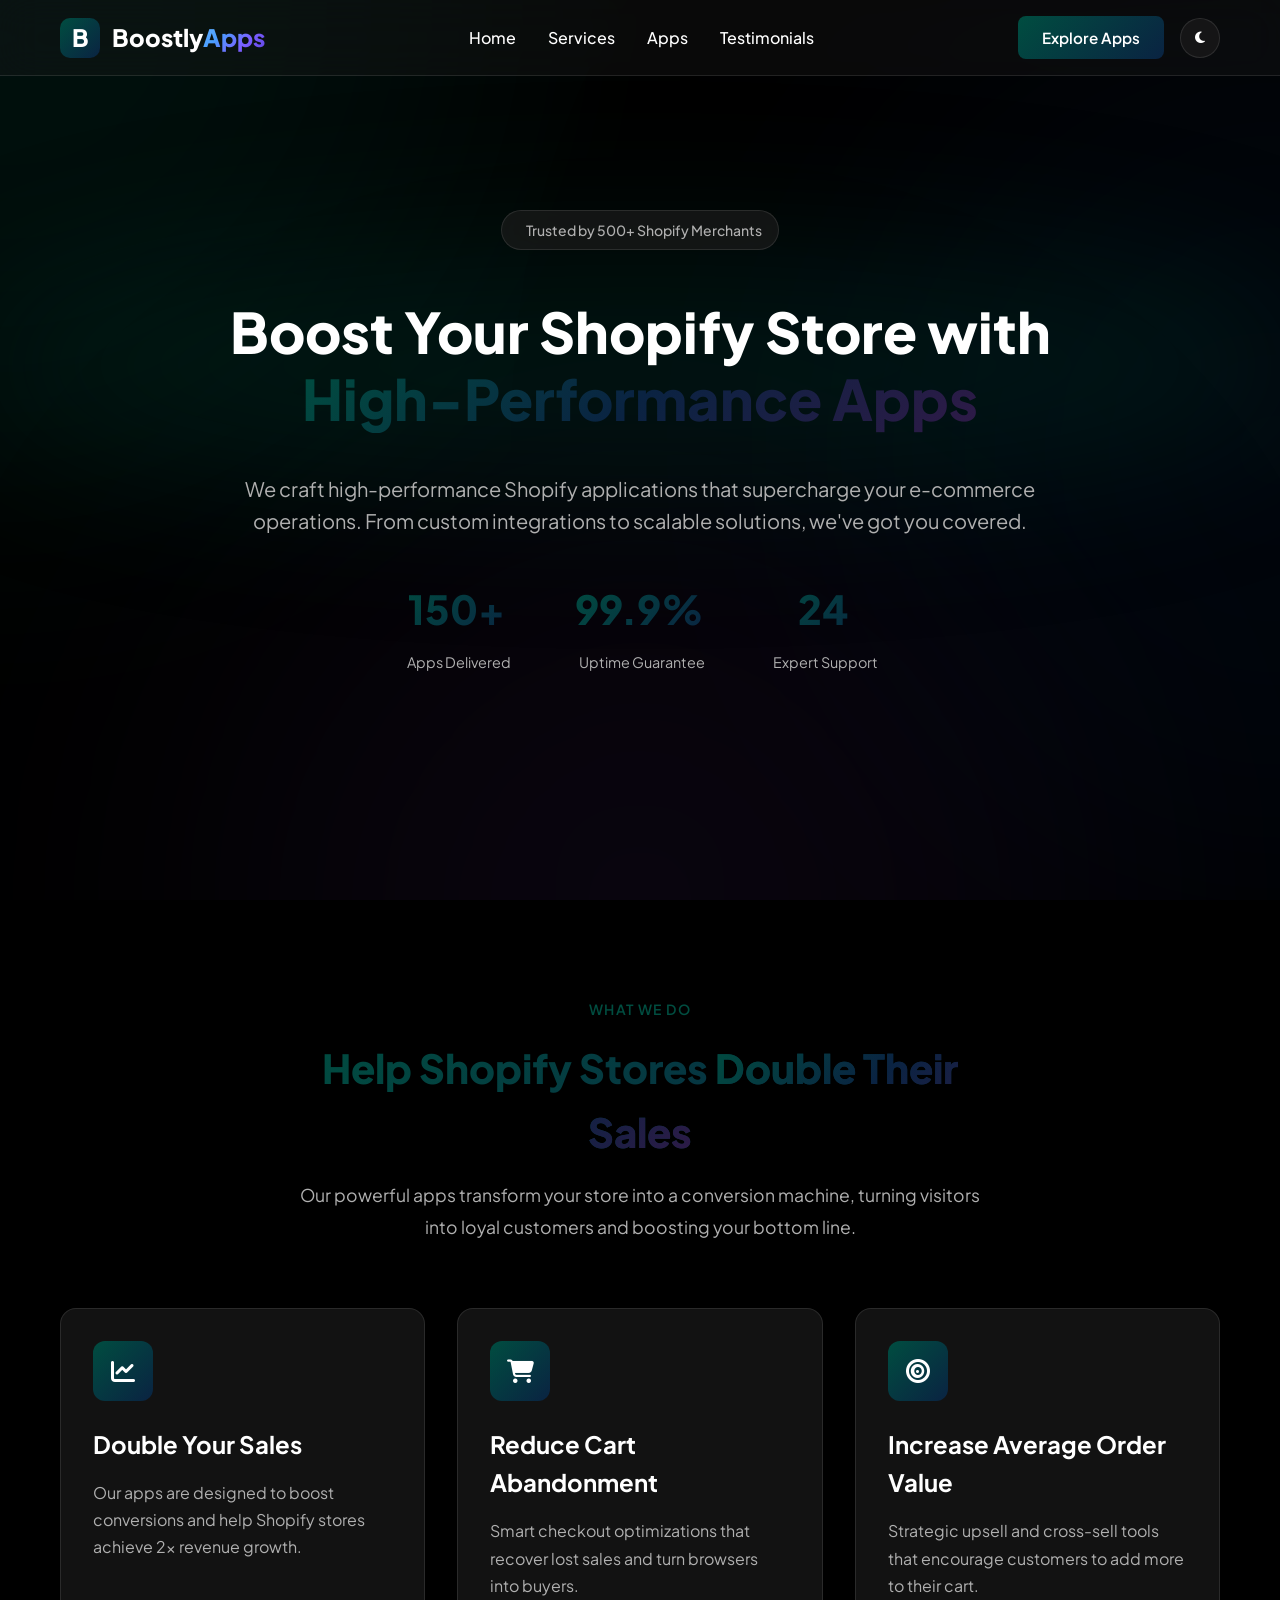
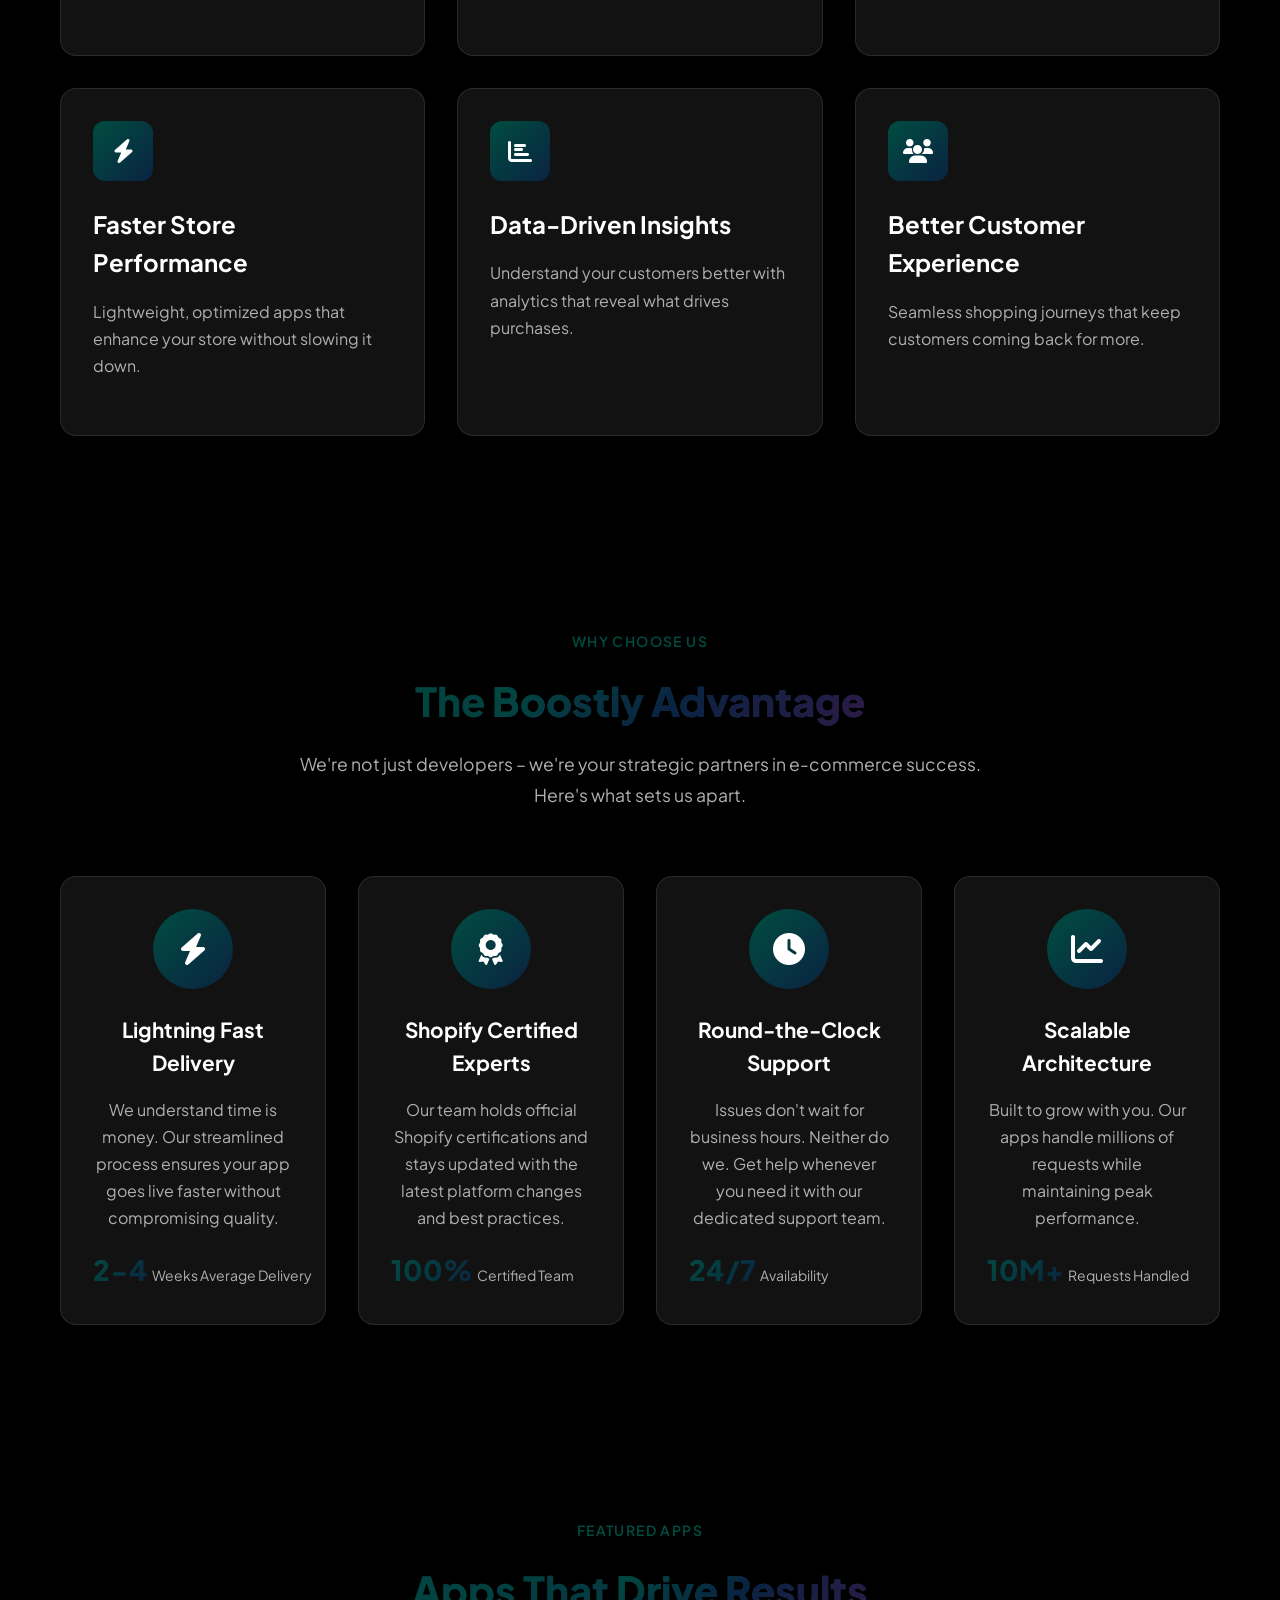
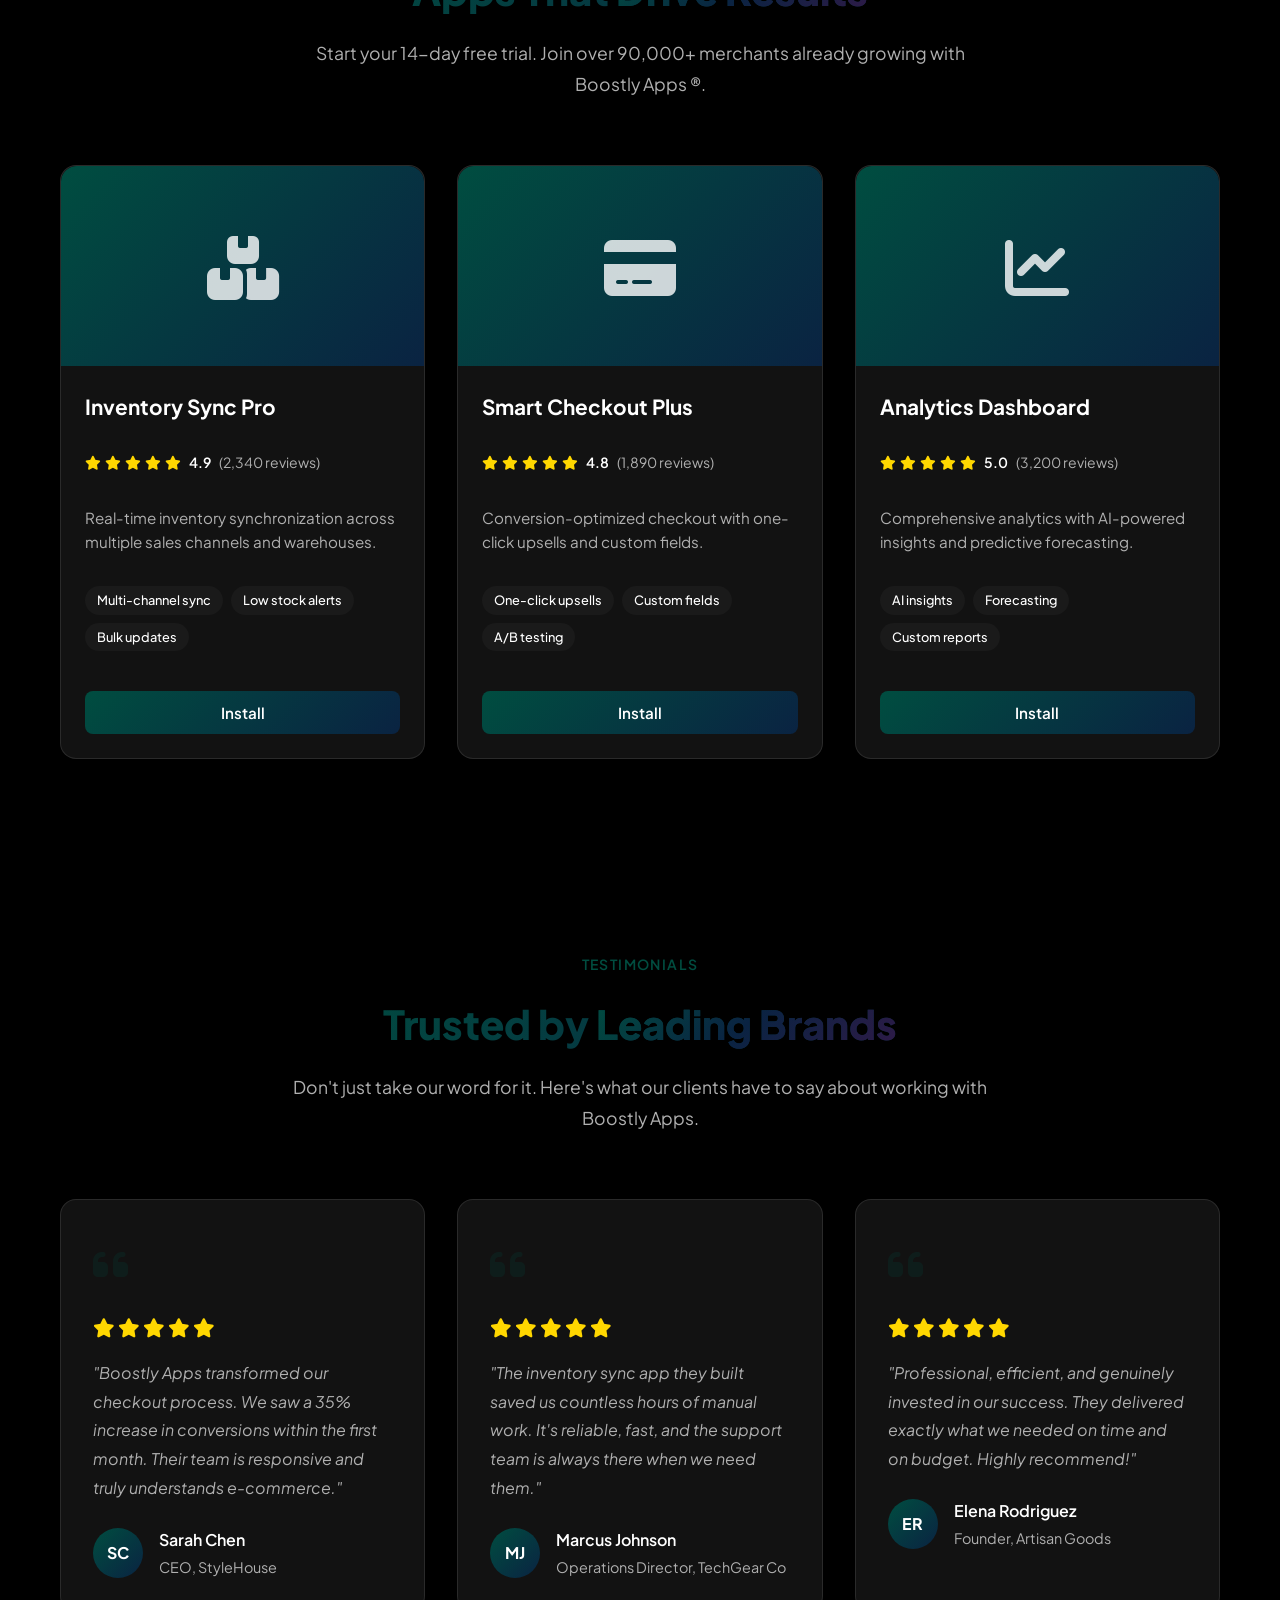
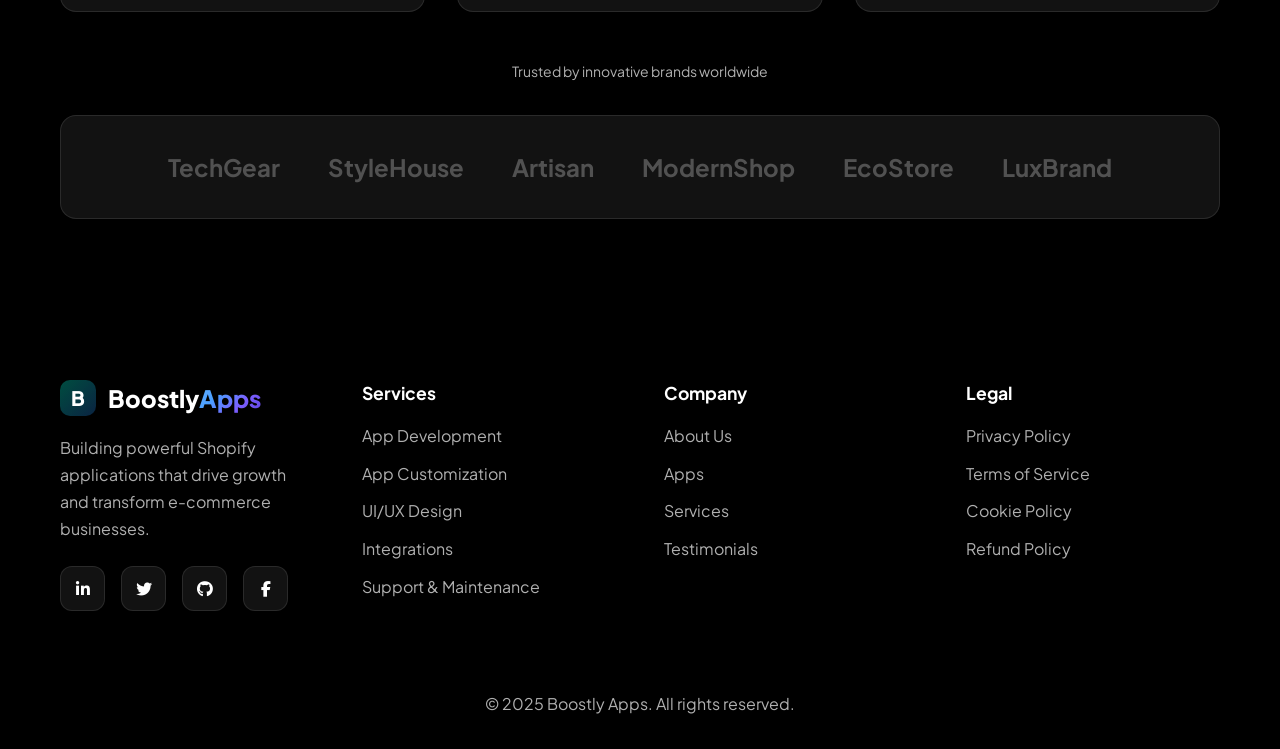
==== index.html @ c537e811 "Booslty Apps Website Booslty Apps Website" ====
<!DOCTYPE html>
<html lang="en">
<head>
    <meta charset="UTF-8">
    <meta name="viewport" content="width=device-width, initial-scale=1.0">
    <title>Boostly Apps - Boost Your Shopify Store with High-Performance Apps</title>
    <link rel="icon" type="image/svg+xml" href="data:image/svg+xml,%3Csvg xmlns='http://www.w3.org/2000/svg' viewBox='0 0 100 100'%3E%3Cdefs%3E%3ClinearGradient id='grad' x1='0%25' y1='0%25' x2='100%25' y2='100%25'%3E%3Cstop offset='0%25' style='stop-color:%234A9EFF;stop-opacity:1' /%3E%3Cstop offset='100%25' style='stop-color:%232E1A47;stop-opacity:1' /%3E%3C/linearGradient%3E%3C/defs%3E%3Crect width='100' height='100' rx='20' fill='url(%23grad)'/%3E%3Ctext x='50' y='70' font-family='Arial, sans-serif' font-size='60' font-weight='bold' fill='white' text-anchor='middle'%3EB%3C/text%3E%3C/svg%3E">
    <link rel="preconnect" href="https://fonts.googleapis.com">
    <link rel="preconnect" href="https://fonts.gstatic.com" crossorigin>
    <link href="https://fonts.googleapis.com/css2?family=Plus+Jakarta+Sans:wght@300;400;500;600;700;800&display=swap" rel="stylesheet">
    <link rel="stylesheet" href="https://cdnjs.cloudflare.com/ajax/libs/font-awesome/6.4.0/css/all.min.css">
    <link rel="stylesheet" href="styles.css">
</head>
<body class="dark-mode">
    <!-- Global Background Orbs - Single instance for all sections -->
    <div class="global-background-orbs">
        <div class="gradient-orb orb-1"></div>
        <div class="gradient-orb orb-2"></div>
        <div class="gradient-orb orb-3"></div>
    </div>
    <div class="geometric-overlay"></div>
    <div class="geometric-shapes"></div>
    <!-- Navigation -->
    <nav class="navbar">
        <div class="container">
            <div class="nav-wrapper">
                <div class="logo">
                    <div class="logo-icon">
                        <span class="logo-letter">B</span>
                    </div>
                    <span class="logo-text">
                        <span class="logo-text-boostly">Boostly</span><span class="logo-text-apps">Apps</span>
                    </span>
                </div>
                <ul class="nav-menu" id="navMenu">
                    <li><a href="#home">Home</a></li>
                    <li><a href="#services">Services</a></li>
                    <li><a href="#apps">Apps</a></li>
                    <li><a href="#testimonials">Testimonials</a></li>
                </ul>
                <div class="nav-actions">
                    <button class="btn-explore-apps">Explore Apps</button>
                    <button class="theme-toggle" id="themeToggle" aria-label="Toggle theme">
                        <i class="fas fa-moon" id="themeIcon"></i>
                    </button>
                    <button class="mobile-menu-toggle" id="mobileMenuToggle">
                        <i class="fas fa-bars"></i>
                    </button>
                </div>
            </div>
        </div>
    </nav>

    <!-- 3D Scroll Background Element - Three.js Canvas -->

    <!-- Hero Section -->
    <section id="home" class="hero">
        <div class="hero-background">
            <div class="gradient-orb orb-1"></div>
            <div class="gradient-orb orb-2"></div>
            <div class="gradient-orb orb-3"></div>
        </div>
        <div class="container">
                <div class="hero-content">
                <!-- Badge -->
                <div class="hero-badge">
                    <i class="fas fa-sparkles"></i>
                    <span>Trusted by 500+ Shopify Merchants</span>
                </div>
                <h1 class="hero-title">
                    <span class="hero-title-bg"></span>
                    Boost Your Shopify Store with <span class="gradient-text">High-Performance Apps</span>
                </h1>
                <p class="hero-subtitle">
                    We craft high-performance Shopify applications that supercharge your e-commerce operations. From custom integrations to scalable solutions, we've got you covered.
                </p>
                <div class="hero-stats">
                    <div class="stat-item">
                        <div class="stat-number">150+</div>
                        <div class="stat-label">Apps Delivered</div>
                    </div>
                    <div class="stat-item">
                        <div class="stat-number">99.9%</div>
                        <div class="stat-label">Uptime Guarantee</div>
                    </div>
                    <div class="stat-item">
                        <div class="stat-number">24/7</div>
                        <div class="stat-label">Expert Support</div>
                    </div>
                </div>
            </div>
        </div>
    </section>

    <!-- Services Section -->
    <section id="services" class="services">
        <div class="container">
            <div class="section-header">
                <span class="section-badge">What We Do</span>
                <h2 class="section-title">
                    Help Shopify Stores <span class="gradient-text">Double Their Sales</span>
                </h2>
                <p class="section-description">
                    Our powerful apps transform your store into a conversion machine, turning visitors into loyal customers and boosting your bottom line.
                </p>
            </div>
            <div class="services-grid">
                <div class="service-card">
                    <div class="service-icon">
                        <i class="fas fa-chart-line"></i>
                    </div>
                    <h3 class="service-title">Double Your Sales</h3>
                    <p class="service-description">
                        Our apps are designed to boost conversions and help Shopify stores achieve 2x revenue growth.
                    </p>
                </div>
                <div class="service-card">
                    <div class="service-icon">
                        <i class="fas fa-shopping-cart"></i>
                    </div>
                    <h3 class="service-title">Reduce Cart Abandonment</h3>
                    <p class="service-description">
                        Smart checkout optimizations that recover lost sales and turn browsers into buyers.
                    </p>
                </div>
                <div class="service-card">
                    <div class="service-icon">
                        <i class="fas fa-bullseye"></i>
                    </div>
                    <h3 class="service-title">Increase Average Order Value</h3>
                    <p class="service-description">
                        Strategic upsell and cross-sell tools that encourage customers to add more to their cart.
                    </p>
                </div>
                <div class="service-card">
                    <div class="service-icon">
                        <i class="fas fa-bolt"></i>
                    </div>
                    <h3 class="service-title">Faster Store Performance</h3>
                    <p class="service-description">
                        Lightweight, optimized apps that enhance your store without slowing it down.
                    </p>
                </div>
                <div class="service-card">
                    <div class="service-icon">
                        <i class="fas fa-chart-bar"></i>
                    </div>
                    <h3 class="service-title">Data-Driven Insights</h3>
                    <p class="service-description">
                        Understand your customers better with analytics that reveal what drives purchases.
                    </p>
                </div>
                <div class="service-card">
                    <div class="service-icon">
                        <i class="fas fa-users"></i>
                    </div>
                    <h3 class="service-title">Better Customer Experience</h3>
                    <p class="service-description">
                        Seamless shopping journeys that keep customers coming back for more.
                    </p>
                </div>
            </div>
        </div>
    </section>

    <!-- Why Choose Us Section -->
    <section id="benefits" class="benefits">
        <div class="container">
            <div class="section-header">
                <span class="section-badge">Why Choose Us</span>
                <h2 class="section-title">
                    The <span class="gradient-text">Boostly Advantage</span>
                </h2>
                <p class="section-description">
                    We're not just developers – we're your strategic partners in e-commerce success. Here's what sets us apart.
                </p>
            </div>
            <div class="benefits-grid">
                <div class="benefit-card">
                    <div class="benefit-icon">
                        <i class="fas fa-bolt"></i>
                    </div>
                    <h3 class="benefit-title">Lightning Fast Delivery</h3>
                    <p class="benefit-description">
                        We understand time is money. Our streamlined process ensures your app goes live faster without compromising quality.
                    </p>
                    <div class="benefit-stat">
                        <span class="stat-value">2-4</span><span class="stat-label"> Weeks Average Delivery</span>
                    </div>
                </div>
                <div class="benefit-card">
                    <div class="benefit-icon">
                        <i class="fas fa-award"></i>
                    </div>
                    <h3 class="benefit-title">Shopify Certified Experts</h3>
                    <p class="benefit-description">
                        Our team holds official Shopify certifications and stays updated with the latest platform changes and best practices.
                    </p>
                    <div class="benefit-stat">
                        <span class="stat-value">100%</span>
                        <span class="stat-label">Certified Team</span>
                    </div>
                </div>
                <div class="benefit-card">
                    <div class="benefit-icon">
                        <i class="fas fa-clock"></i>
                    </div>
                    <h3 class="benefit-title">Round-the-Clock Support</h3>
                    <p class="benefit-description">
                        Issues don't wait for business hours. Neither do we. Get help whenever you need it with our dedicated support team.
                    </p>
                    <div class="benefit-stat">
                        <span class="stat-value">24/7</span>
                        <span class="stat-label">Availability</span>
                    </div>
                </div>
                <div class="benefit-card">
                    <div class="benefit-icon">
                        <i class="fas fa-chart-line"></i>
                    </div>
                    <h3 class="benefit-title">Scalable Architecture</h3>
                    <p class="benefit-description">
                        Built to grow with you. Our apps handle millions of requests while maintaining peak performance.
                    </p>
                    <div class="benefit-stat">
                        <span class="stat-value">10M+</span>
                        <span class="stat-label">Requests Handled</span>
                    </div>
                </div>
            </div>
        </div>
    </section>

    <!-- Portfolio Section -->
    <section id="apps" class="portfolio">
        <div class="container">
            <div class="section-header">
                <span class="section-badge">Featured Apps</span>
                <h2 class="section-title">
                    Apps That <span class="gradient-text">Drive Results</span>
                </h2>
                <p class="section-description">
                    Start your 14-day free trial. Join over 90,000+ merchants already growing with Boostly Apps ®.
                </p>
            </div>
            <div class="portfolio-grid">
                <div class="portfolio-card">
                    <div class="portfolio-image">
                        <div class="portfolio-placeholder">
                            <i class="fas fa-boxes"></i>
                        </div>
                    </div>
                    <div class="portfolio-content">
                        <h3 class="portfolio-title">Inventory Sync Pro</h3>
                        <div class="portfolio-rating">
                            <div class="stars">
                                <i class="fas fa-star"></i>
                                <i class="fas fa-star"></i>
                                <i class="fas fa-star"></i>
                                <i class="fas fa-star"></i>
                                <i class="fas fa-star"></i>
                            </div>
                            <span class="rating-value">4.9</span>
                            <span class="rating-count">(2,340 reviews)</span>
                        </div>
                        <p class="portfolio-description">
                            Real-time inventory synchronization across multiple sales channels and warehouses.
                        </p>
                        <div class="portfolio-features">
                            <span class="feature-tag">Multi-channel sync</span>
                            <span class="feature-tag">Low stock alerts</span>
                            <span class="feature-tag">Bulk updates</span>
                        </div>
                        <button class="btn-install">Install</button>
                    </div>
                </div>
                <div class="portfolio-card">
                    <div class="portfolio-image">
                        <div class="portfolio-placeholder">
                            <i class="fas fa-credit-card"></i>
                        </div>
                    </div>
                    <div class="portfolio-content">
                        <h3 class="portfolio-title">Smart Checkout Plus</h3>
                        <div class="portfolio-rating">
                            <div class="stars">
                                <i class="fas fa-star"></i>
                                <i class="fas fa-star"></i>
                                <i class="fas fa-star"></i>
                                <i class="fas fa-star"></i>
                                <i class="fas fa-star"></i>
                            </div>
                            <span class="rating-value">4.8</span>
                            <span class="rating-count">(1,890 reviews)</span>
                        </div>
                        <p class="portfolio-description">
                            Conversion-optimized checkout with one-click upsells and custom fields.
                        </p>
                        <div class="portfolio-features">
                            <span class="feature-tag">One-click upsells</span>
                            <span class="feature-tag">Custom fields</span>
                            <span class="feature-tag">A/B testing</span>
                        </div>
                        <button class="btn-install">Install</button>
                    </div>
                </div>
                <div class="portfolio-card">
                    <div class="portfolio-image">
                        <div class="portfolio-placeholder">
                            <i class="fas fa-chart-line"></i>
                        </div>
                    </div>
                    <div class="portfolio-content">
                        <h3 class="portfolio-title">Analytics Dashboard</h3>
                        <div class="portfolio-rating">
                            <div class="stars">
                                <i class="fas fa-star"></i>
                                <i class="fas fa-star"></i>
                                <i class="fas fa-star"></i>
                                <i class="fas fa-star"></i>
                                <i class="fas fa-star"></i>
                            </div>
                            <span class="rating-value">5.0</span>
                            <span class="rating-count">(3,200 reviews)</span>
                        </div>
                        <p class="portfolio-description">
                            Comprehensive analytics with AI-powered insights and predictive forecasting.
                        </p>
                        <div class="portfolio-features">
                            <span class="feature-tag">AI insights</span>
                            <span class="feature-tag">Forecasting</span>
                            <span class="feature-tag">Custom reports</span>
                        </div>
                        <button class="btn-install">Install</button>
                    </div>
                </div>
            </div>
        </div>
    </section>

    <!-- Testimonials Section -->
    <section id="testimonials" class="testimonials">
        <div class="container">
            <div class="section-header">
                <span class="section-badge">Testimonials</span>
                <h2 class="section-title">
                    Trusted by <span class="gradient-text">Leading Brands</span>
                </h2>
                <p class="section-description">
                    Don't just take our word for it. Here's what our clients have to say about working with Boostly Apps.
                </p>
            </div>
            <div class="testimonials-grid">
                <div class="testimonial-card">
                    <div class="testimonial-quote">
                        <i class="fas fa-quote-left"></i>
                    </div>
                    <div class="testimonial-rating">
                        <i class="fas fa-star"></i>
                        <i class="fas fa-star"></i>
                        <i class="fas fa-star"></i>
                        <i class="fas fa-star"></i>
                        <i class="fas fa-star"></i>
                    </div>
                    <p class="testimonial-text">
                        "Boostly Apps transformed our checkout process. We saw a 35% increase in conversions within the first month. Their team is responsive and truly understands e-commerce."
                    </p>
                    <div class="testimonial-author">
                        <div class="author-avatar">
                            <span>SC</span>
                        </div>
                        <div class="author-info">
                            <div class="author-name">Sarah Chen</div>
                            <div class="author-role">CEO, StyleHouse</div>
                        </div>
                    </div>
                </div>
                <div class="testimonial-card">
                    <div class="testimonial-quote">
                        <i class="fas fa-quote-left"></i>
                    </div>
                    <div class="testimonial-rating">
                        <i class="fas fa-star"></i>
                        <i class="fas fa-star"></i>
                        <i class="fas fa-star"></i>
                        <i class="fas fa-star"></i>
                        <i class="fas fa-star"></i>
                    </div>
                    <p class="testimonial-text">
                        "The inventory sync app they built saved us countless hours of manual work. It's reliable, fast, and the support team is always there when we need them."
                    </p>
                    <div class="testimonial-author">
                        <div class="author-avatar">
                            <span>MJ</span>
                        </div>
                        <div class="author-info">
                            <div class="author-name">Marcus Johnson</div>
                            <div class="author-role">Operations Director, TechGear Co</div>
                        </div>
                    </div>
                </div>
                <div class="testimonial-card">
                    <div class="testimonial-quote">
                        <i class="fas fa-quote-left"></i>
                    </div>
                    <div class="testimonial-rating">
                        <i class="fas fa-star"></i>
                        <i class="fas fa-star"></i>
                        <i class="fas fa-star"></i>
                        <i class="fas fa-star"></i>
                        <i class="fas fa-star"></i>
                    </div>
                    <p class="testimonial-text">
                        "Professional, efficient, and genuinely invested in our success. They delivered exactly what we needed on time and on budget. Highly recommend!"
                    </p>
                    <div class="testimonial-author">
                        <div class="author-avatar">
                            <span>ER</span>
                        </div>
                        <div class="author-info">
                            <div class="author-name">Elena Rodriguez</div>
                            <div class="author-role">Founder, Artisan Goods</div>
                        </div>
                    </div>
                </div>
            </div>
            <div class="client-logos-section">
                <p class="client-logos-text">Trusted by innovative brands worldwide</p>
                <div class="client-logos">
                    <div class="logo-item">TechGear</div>
                    <div class="logo-item">StyleHouse</div>
                    <div class="logo-item">Artisan</div>
                    <div class="logo-item">ModernShop</div>
                    <div class="logo-item">EcoStore</div>
                    <div class="logo-item">LuxBrand</div>
                </div>
            </div>
        </div>
    </section>


    <!-- Footer -->
    <footer class="footer">
        <div class="container">
            <div class="footer-content">
                <div class="footer-section">
                    <div class="footer-logo">
                        <div class="logo-icon">
                            <span class="logo-letter">B</span>
                        </div>
                        <h3 class="footer-title">
                            <span class="logo-text-boostly">Boostly</span><span class="logo-text-apps">Apps</span>
                        </h3>
                    </div>
                    <p class="footer-description">
                        Building powerful Shopify applications that drive growth and transform e-commerce businesses.
                    </p>
                    <div class="footer-social">
                        <a href="#" class="social-link" aria-label="LinkedIn">
                            <i class="fab fa-linkedin-in"></i>
                        </a>
                        <a href="#" class="social-link" aria-label="Twitter">
                            <i class="fab fa-twitter"></i>
                        </a>
                        <a href="#" class="social-link" aria-label="GitHub">
                            <i class="fab fa-github"></i>
                        </a>
                        <a href="#" class="social-link" aria-label="Facebook">
                            <i class="fab fa-facebook-f"></i>
                        </a>
                    </div>
                </div>
                <div class="footer-section">
                    <h4 class="footer-heading">Services</h4>
                    <ul class="footer-links">
                        <li><a href="#services">App Development</a></li>
                        <li><a href="#services">App Customization</a></li>
                        <li><a href="#services">UI/UX Design</a></li>
                        <li><a href="#services">Integrations</a></li>
                        <li><a href="#services">Support & Maintenance</a></li>
                    </ul>
                </div>
                <div class="footer-section">
                    <h4 class="footer-heading">Company</h4>
                    <ul class="footer-links">
                        <li><a href="#home">About Us</a></li>
                        <li><a href="#apps">Apps</a></li>
                        <li><a href="#services">Services</a></li>
                        <li><a href="#testimonials">Testimonials</a></li>
                    </ul>
                </div>
                <div class="footer-section">
                    <h4 class="footer-heading">Legal</h4>
                    <ul class="footer-links">
                        <li><a href="#">Privacy Policy</a></li>
                        <li><a href="#">Terms of Service</a></li>
                        <li><a href="#">Cookie Policy</a></li>
                        <li><a href="#">Refund Policy</a></li>
                    </ul>
                </div>
            </div>
            <div class="footer-bottom">
                <p>&copy; 2025 Boostly Apps. All rights reserved.</p>
            </div>
        </div>
    </footer>

    <script src="script.js"></script>
</body>
</html>
---- styles.css ----
/* ============================================
   CSS Variables & Theme System
   ============================================ */
:root {
    /* Dark Mode Colors (Default) */
    --bg-primary: #000000;
    --bg-secondary: #000000;
    --bg-tertiary: #1A1A1A;
    --text-primary: #FFFFFF;
    --text-secondary: #B0B0B0;
    --text-tertiary: #808080;
    --accent-green: #004D40;
    --accent-blue: #0A2342;
    --accent-violet: #2E1A47;
    --border-color: rgba(255, 255, 255, 0.1);
    --card-bg: rgba(31, 31, 31, 0.6);
    --glass-bg: rgba(31, 31, 31, 0.3);
    --shadow: rgba(0, 0, 0, 0.5);
}

.light-mode {
    /* Light Mode Colors */
    --bg-primary: #FFFFFF;
    --bg-secondary: #FFFFFF;
    --bg-tertiary: #F5F5F5;
    --text-primary: #000000;
    --text-secondary: #404040;
    --text-tertiary: #606060;
    --accent-green: #00695C;
    --accent-blue: #1565C0;
    --accent-violet: #4A148C;
    --border-color: rgba(0, 0, 0, 0.1);
    --card-bg: rgba(255, 255, 255, 0.8);
    --glass-bg: rgba(255, 255, 255, 0.5);
    --shadow: rgba(0, 0, 0, 0.1);
}

/* ============================================
   Base Styles
   ============================================ */
* {
    margin: 0;
    padding: 0;
    box-sizing: border-box;
}

html {
    scroll-behavior: smooth;
}

body {
    font-family: 'Plus Jakarta Sans', sans-serif;
    background-color: var(--bg-primary);
    color: var(--text-primary);
    line-height: 1.6;
    transition: background-color 0.3s ease, color 0.3s ease;
    overflow-x: hidden;
    position: relative;
}

/* Geometric Background Elements */
body::before {
    content: '';
    position: fixed;
    top: 0;
    left: 0;
    width: 100%;
    height: 100%;
    pointer-events: none;
    z-index: 0;
    opacity: 0.05;
    background-image: 
        radial-gradient(circle at 20% 30%, var(--accent-green) 0%, transparent 50%),
        radial-gradient(circle at 80% 70%, var(--accent-blue) 0%, transparent 50%),
        radial-gradient(circle at 50% 50%, var(--accent-violet) 0%, transparent 50%),
        linear-gradient(45deg, transparent 30%, var(--accent-green) 30%, var(--accent-green) 31%, transparent 31%, transparent 70%, var(--accent-blue) 70%, var(--accent-blue) 71%, transparent 71%);
    background-size: 800px 800px, 600px 600px, 1000px 1000px, 200px 200px;
    background-position: 0% 0%, 100% 100%, 50% 50%, 0 0;
    animation: geometricFloat 30s ease-in-out infinite;
}

/* Repeating Geometric Shapes - Top, Left, Right */
body::after {
    content: '';
    position: fixed;
    top: 0;
    left: 0;
    width: 100%;
    height: 100%;
    pointer-events: none;
    z-index: 0;
    opacity: 0.04;
    background-image: 
        /* Top edge - repeating shapes */
        repeating-linear-gradient(
            90deg,
            transparent 0px,
            transparent 80px,
            var(--accent-green) 80px,
            var(--accent-green) 82px,
            transparent 82px,
            transparent 160px
        ),
        repeating-linear-gradient(
            90deg,
            transparent 40px,
            transparent 120px,
            var(--accent-blue) 120px,
            var(--accent-blue) 122px,
            transparent 122px,
            transparent 200px
        ),
        /* Left edge - repeating shapes */
        repeating-linear-gradient(
            0deg,
            transparent 0px,
            transparent 100px,
            var(--accent-violet) 100px,
            var(--accent-violet) 102px,
            transparent 102px,
            transparent 200px
        ),
        repeating-linear-gradient(
            0deg,
            transparent 50px,
            transparent 150px,
            var(--accent-green) 150px,
            var(--accent-green) 152px,
            transparent 152px,
            transparent 250px
        ),
        /* Right edge - repeating shapes */
        repeating-linear-gradient(
            0deg,
            transparent 0px,
            transparent 120px,
            var(--accent-blue) 120px,
            var(--accent-blue) 122px,
            transparent 122px,
            transparent 240px
        ),
        repeating-linear-gradient(
            0deg,
            transparent 60px,
            transparent 180px,
            var(--accent-violet) 180px,
            var(--accent-violet) 182px,
            transparent 182px,
            transparent 300px
        );
    background-size: 
        100% 2px,  /* Top line 1 */
        100% 2px,  /* Top line 2 */
        2px 100%,  /* Left line 1 */
        2px 100%,  /* Left line 2 */
        2px 100%,  /* Right line 1 */
        2px 100%;  /* Right line 2 */
    background-position: 
        0 0,       /* Top */
        0 4px,     /* Top offset */
        0 0,       /* Left */
        4px 0,     /* Left offset */
        100% 0,    /* Right */
        calc(100% - 4px) 0; /* Right offset */
    background-repeat: no-repeat;
}

@keyframes geometricFloat {
    0%, 100% {
        transform: translate(0, 0) rotate(0deg);
    }
    33% {
        transform: translate(20px, -20px) rotate(2deg);
    }
    66% {
        transform: translate(-20px, 20px) rotate(-2deg);
    }
}

/* Grid Pattern Overlay - Additional geometric shapes */
.geometric-overlay {
    position: fixed;
    top: 0;
    left: 0;
    width: 100%;
    height: 100%;
    pointer-events: none;
    z-index: 0;
    opacity: 0.03;
    background-image: 
        linear-gradient(var(--accent-green) 1px, transparent 1px),
        linear-gradient(90deg, var(--accent-green) 1px, transparent 1px);
    background-size: 100px 100px;
}

/* Repeating Geometric Shapes - Top, Left, Right Edges */
.geometric-shapes {
    position: fixed;
    top: 0;
    left: 0;
    width: 100%;
    height: 100%;
    pointer-events: none;
    z-index: 0;
    opacity: 0.06;
    overflow: hidden;
}

.geometric-shapes::before {
    content: '';
    position: absolute;
    top: 0;
    left: 0;
    width: 100%;
    height: 100%;
    background-image: 
        /* Top edge - repeating geometric shapes */
        repeating-linear-gradient(
            90deg,
            transparent 0px,
            transparent 60px,
            var(--accent-green) 60px,
            var(--accent-green) 62px,
            transparent 62px,
            transparent 120px
        ),
        repeating-linear-gradient(
            90deg,
            transparent 30px,
            transparent 90px,
            var(--accent-blue) 90px,
            var(--accent-blue) 92px,
            transparent 92px,
            transparent 150px
        ),
        repeating-linear-gradient(
            90deg,
            transparent 15px,
            transparent 75px,
            var(--accent-violet) 75px,
            var(--accent-violet) 77px,
            transparent 77px,
            transparent 135px
        ),
        /* Left edge - repeating geometric shapes */
        repeating-linear-gradient(
            0deg,
            transparent 0px,
            transparent 80px,
            var(--accent-green) 80px,
            var(--accent-green) 82px,
            transparent 82px,
            transparent 160px
        ),
        repeating-linear-gradient(
            0deg,
            transparent 40px,
            transparent 120px,
            var(--accent-blue) 120px,
            var(--accent-blue) 122px,
            transparent 122px,
            transparent 200px
        ),
        repeating-linear-gradient(
            0deg,
            transparent 20px,
            transparent 100px,
            var(--accent-violet) 100px,
            var(--accent-violet) 102px,
            transparent 102px,
            transparent 180px
        ),
        /* Right edge - repeating geometric shapes */
        repeating-linear-gradient(
            0deg,
            transparent 0px,
            transparent 100px,
            var(--accent-green) 100px,
            var(--accent-green) 102px,
            transparent 102px,
            transparent 200px
        ),
        repeating-linear-gradient(
            0deg,
            transparent 50px,
            transparent 150px,
            var(--accent-blue) 150px,
            var(--accent-blue) 152px,
            transparent 152px,
            transparent 250px
        ),
        repeating-linear-gradient(
            0deg,
            transparent 25px,
            transparent 125px,
            var(--accent-violet) 125px,
            var(--accent-violet) 127px,
            transparent 127px,
            transparent 225px
        );
    background-size: 
        100% 3px,  /* Top line 1 */
        100% 3px,  /* Top line 2 */
        100% 3px,  /* Top line 3 */
        3px 100%,  /* Left line 1 */
        3px 100%,  /* Left line 2 */
        3px 100%,  /* Left line 3 */
        3px 100%,  /* Right line 1 */
        3px 100%,  /* Right line 2 */
        3px 100%;  /* Right line 3 */
    background-position: 
        0 0,       /* Top 1 */
        0 6px,     /* Top 2 offset */
        0 12px,    /* Top 3 offset */
        0 0,       /* Left 1 */
        6px 0,     /* Left 2 offset */
        12px 0,    /* Left 3 offset */
        100% 0,    /* Right 1 */
        calc(100% - 6px) 0, /* Right 2 offset */
        calc(100% - 12px) 0; /* Right 3 offset */
    background-repeat: no-repeat;
}


.container {
    max-width: 1200px;
    margin: 0 auto;
    padding: 0 20px;
}

/* ============================================
   Navigation
   ============================================ */
.navbar {
    position: fixed;
    top: 0;
    left: 0;
    right: 0;
    z-index: 1000;
    background: var(--glass-bg);
    backdrop-filter: blur(20px);
    -webkit-backdrop-filter: blur(20px);
    border-bottom: 1px solid var(--border-color);
    transition: all 0.3s ease;
}

.nav-wrapper {
    display: flex;
    justify-content: space-between;
    align-items: center;
    padding: 1rem 0;
}

.logo {
    display: flex;
    align-items: center;
    gap: 0.75rem;
}

.logo-icon {
    width: 40px;
    height: 40px;
    background: linear-gradient(135deg, var(--accent-green), var(--accent-blue));
    border-radius: 10px;
    display: flex;
    align-items: center;
    justify-content: center;
    flex-shrink: 0;
}

.logo-letter {
    color: white;
    font-size: 1.5rem;
    font-weight: 800;
    font-family: 'Plus Jakarta Sans', sans-serif;
}

.logo-text {
    font-size: 1.5rem;
    font-weight: 800;
    display: inline-flex;
    align-items: baseline;
}

.logo-text-boostly {
    color: white;
}

.logo-text-apps {
    background: linear-gradient(135deg, #6BB6FF, #4A9EFF, #7B5FFF, #5A3FD9);
    -webkit-background-clip: text;
    -webkit-text-fill-color: transparent;
    background-clip: text;
}

.nav-menu {
    display: flex;
    list-style: none;
    gap: 2rem;
    align-items: center;
}

.nav-menu a {
    color: var(--text-primary);
    text-decoration: none;
    font-weight: 500;
    transition: color 0.3s ease;
    position: relative;
}

.nav-menu a::after {
    content: '';
    position: absolute;
    bottom: -5px;
    left: 0;
    width: 0;
    height: 2px;
    background: linear-gradient(90deg, var(--accent-green), var(--accent-blue));
    transition: width 0.3s ease;
}

.nav-menu a:hover::after {
    width: 100%;
}

.nav-menu a:hover {
    color: var(--accent-green);
}

.nav-actions {
    display: flex;
    align-items: center;
    gap: 1rem;
}

.btn-explore-apps {
    background: linear-gradient(135deg, var(--accent-green), var(--accent-blue));
    color: white;
    border: none;
    padding: 0.75rem 1.5rem;
    border-radius: 8px;
    font-weight: 600;
    cursor: pointer;
    transition: all 0.3s ease;
    font-family: 'Plus Jakarta Sans', sans-serif;
    font-size: 0.95rem;
    white-space: nowrap;
    position: relative;
    overflow: hidden;
}

.btn-explore-apps::before {
    content: '';
    position: absolute;
    top: 0;
    left: -100%;
    width: 100%;
    height: 100%;
    background: linear-gradient(
        90deg,
        transparent,
        rgba(255, 255, 255, 0.4),
        transparent
    );
    transition: left 0.6s ease;
    z-index: 1;
}

.btn-explore-apps:hover {
    transform: translateY(-2px);
    box-shadow: 0 10px 25px rgba(0, 77, 64, 0.3);
}

.btn-explore-apps:hover::before {
    left: 100%;
}

.btn-explore-apps > * {
    position: relative;
    z-index: 2;
}

.btn-explore-apps:active {
    transform: translateY(0);
}

.theme-toggle {
    background: var(--card-bg);
    border: 1px solid var(--border-color);
    color: var(--text-primary);
    width: 40px;
    height: 40px;
    border-radius: 50%;
    cursor: pointer;
    display: flex;
    align-items: center;
    justify-content: center;
    transition: all 0.3s ease;
}

.theme-toggle:hover {
    background: var(--bg-tertiary);
    transform: rotate(15deg);
}

.mobile-menu-toggle {
    display: none;
    background: transparent;
    border: none;
    color: var(--text-primary);
    font-size: 1.5rem;
    cursor: pointer;
}

/* ============================================
   Buttons
   ============================================ */
.btn-primary {
    background: linear-gradient(135deg, var(--accent-green), var(--accent-blue));
    color: white;
    border: none;
    padding: 0.75rem 1.5rem;
    border-radius: 8px;
    font-weight: 600;
    cursor: pointer;
    transition: all 0.3s ease;
    font-family: 'Plus Jakarta Sans', sans-serif;
    font-size: 1rem;
}

.btn-primary:hover {
    transform: translateY(-2px);
    box-shadow: 0 10px 25px rgba(0, 77, 64, 0.3);
}

.btn-primary:active {
    transform: translateY(0);
}

.btn-secondary {
    background: transparent;
    color: var(--text-primary);
    border: 2px solid var(--border-color);
    padding: 0.75rem 1.5rem;
    border-radius: 8px;
    font-weight: 600;
    cursor: pointer;
    transition: all 0.3s ease;
    font-family: 'Plus Jakarta Sans', sans-serif;
    font-size: 1rem;
}

.btn-secondary:hover {
    background: var(--card-bg);
    border-color: var(--accent-green);
}

.btn-large {
    padding: 1rem 2rem;
    font-size: 1.1rem;
}

.btn-block {
    width: 100%;
}

/* ============================================
   Hero Section
   ============================================ */
.hero {
    min-height: 100vh;
    display: flex;
    align-items: center;
    position: relative;
    padding-top: 80px;
    overflow: hidden;
}

.hero-background,
.global-background-orbs {
    position: fixed;
    top: 0;
    left: 0;
    right: 0;
    bottom: 0;
    z-index: -1;
    overflow: hidden;
    pointer-events: none;
    width: 100%;
    height: 100%;
}

.gradient-orb {
    position: fixed;
    border-radius: 50%;
    filter: blur(150px);
    opacity: 0.2;
    animation: float 40s infinite ease-in-out;
    pointer-events: none;
}

.orb-1 {
    width: 1000px;
    height: 1000px;
    background: var(--accent-green);
    top: -500px;
    left: -500px;
    animation-delay: 0s;
}

.orb-2 {
    width: 900px;
    height: 900px;
    background: var(--accent-blue);
    top: 50%;
    right: -450px;
    transform: translateY(-50%);
    animation-delay: 5s;
}

.orb-3 {
    width: 850px;
    height: 850px;
    background: var(--accent-violet);
    bottom: -425px;
    left: 50%;
    transform: translateX(-50%);
    animation-delay: 10s;
}

@keyframes float {
    0%, 100% {
        transform: translate(0, 0) scale(1);
    }
    33% {
        transform: translate(40px, -40px) scale(1.03);
    }
    66% {
        transform: translate(-30px, 30px) scale(0.97);
    }
}

@keyframes floatBlue {
    0%, 100% {
        transform: translateY(-50%) translate(0, 0) scale(1);
    }
    33% {
        transform: translateY(-50%) translate(40px, -40px) scale(1.03);
    }
    66% {
        transform: translateY(-50%) translate(-30px, 30px) scale(0.97);
    }
}

@keyframes floatViolet {
    0%, 100% {
        transform: translateX(-50%) translate(0, 0) scale(1);
    }
    33% {
        transform: translateX(-50%) translate(40px, -40px) scale(1.03);
    }
    66% {
        transform: translateX(-50%) translate(-30px, 30px) scale(0.97);
    }
}

/* Shimmer/Shine Animation */
@keyframes shimmer {
    0% {
        transform: translateX(-100%) translateY(-100%) rotate(45deg);
    }
    100% {
        transform: translateX(100%) translateY(100%) rotate(45deg);
    }
}

@keyframes shine {
    0% {
        left: -100%;
    }
    100% {
        left: 100%;
    }
}

.orb-2 {
    animation-name: floatBlue;
}

.orb-3 {
    animation-name: floatViolet;
}

.hero-content {
    text-align: center;
    max-width: 900px;
    margin: 0 auto;
    z-index: 1;
}

.hero-badge {
    display: inline-flex;
    align-items: center;
    gap: 0.5rem;
    padding: 0.5rem 1rem;
    background: var(--card-bg);
    backdrop-filter: blur(20px);
    -webkit-backdrop-filter: blur(20px);
    border: 1px solid var(--border-color);
    border-radius: 50px;
    margin-bottom: 2rem;
    font-size: 0.875rem;
    font-weight: 500;
    color: var(--text-secondary);
    animation: fadeInUp 0.8s ease;
}

.hero-badge i {
    color: var(--accent-green);
    font-size: 0.875rem;
}

.hero-title {
    font-size: 3.5rem;
    font-weight: 800;
    line-height: 1.2;
    margin-bottom: 1.5rem;
    animation: fadeInUp 0.8s ease;
    position: relative;
    display: inline-block;
    padding: 1rem 2rem;
}

.hero-title-bg {
    position: absolute;
    top: 50%;
    left: 50%;
    transform: translate(-50%, -50%);
    width: 150%;
    height: 150%;
    background: var(--accent-green);
    border-radius: 50%;
    z-index: -1;
    filter: blur(80px);
    opacity: 0.25;
    animation: titleGlow 6s ease-in-out infinite;
}

@keyframes titleGlow {
    0%, 100% {
        opacity: 0.25;
        transform: translate(-50%, -50%) scale(1);
    }
    50% {
        opacity: 0.35;
        transform: translate(-50%, -50%) scale(1.15);
    }
}

.gradient-text {
    background: linear-gradient(135deg, var(--accent-green), var(--accent-blue), var(--accent-violet));
    -webkit-background-clip: text;
    -webkit-text-fill-color: transparent;
    background-clip: text;
}

.hero-subtitle {
    font-size: 1.25rem;
    color: var(--text-secondary);
    margin-bottom: 2.5rem;
    animation: fadeInUp 0.8s ease 0.2s both;
}

.hero-cta {
    display: none;
}

.hero-stats {
    display: flex;
    justify-content: center;
    gap: 4rem;
    animation: fadeInUp 0.8s ease 0.6s both;
    flex-wrap: wrap;
    border: none;
    border-top: none;
    border-bottom: none;
    padding-top: 0;
    margin-top: 0;
}

.stat-item {
    text-align: center;
}

.stat-number {
    font-size: 2.5rem;
    font-weight: 800;
    background: linear-gradient(135deg, var(--accent-green), var(--accent-blue));
    -webkit-background-clip: text;
    -webkit-text-fill-color: transparent;
    background-clip: text;
    margin-bottom: 0.5rem;
}

.hero-stats .stat-label {
    color: var(--text-secondary);
    font-size: 0.9rem;
}

@keyframes fadeInUp {
    from {
        opacity: 0;
        transform: translateY(30px);
    }
    to {
        opacity: 1;
        transform: translateY(0);
    }
}

/* ============================================
   Section Styles
   ============================================ */
section {
    padding: 6rem 0;
    position: relative;
    z-index: 1;
    background: var(--bg-primary);
    border: none;
    border-top: none;
    border-bottom: none;
    margin: 0;
}

.section-header {
    text-align: center;
    max-width: 700px;
    margin: 0 auto 4rem;
}

.section-badge {
    display: inline-block;
    color: var(--accent-green);
    font-weight: 600;
    font-size: 0.875rem;
    text-transform: uppercase;
    letter-spacing: 0.1em;
    margin-bottom: 1rem;
}

.section-title {
    font-size: 2.5rem;
    font-weight: 800;
    margin-bottom: 1rem;
    background: linear-gradient(135deg, var(--accent-green), var(--accent-blue));
    -webkit-background-clip: text;
    -webkit-text-fill-color: transparent;
    background-clip: text;
}

.section-description {
    font-size: 1.1rem;
    color: var(--text-secondary);
    line-height: 1.8;
}

/* ============================================
   Services Section
   ============================================ */
.services {
    background: var(--bg-primary);
    position: relative;
}

.services-grid {
    display: grid;
    grid-template-columns: repeat(auto-fit, minmax(320px, 1fr));
    gap: 2rem;
}

.service-card {
    background: var(--card-bg);
    backdrop-filter: blur(20px);
    -webkit-backdrop-filter: blur(20px);
    border: 1px solid var(--border-color);
    border-radius: 16px;
    padding: 2rem;
    transition: all 0.3s ease;
    position: relative;
    overflow: hidden;
}

.service-card::before {
    content: '';
    position: absolute;
    top: 0;
    left: 0;
    right: 0;
    height: 4px;
    background: linear-gradient(90deg, var(--accent-green), var(--accent-blue), var(--accent-violet));
    transform: scaleX(0);
    transition: transform 0.3s ease;
    z-index: 1;
}

.service-card::after {
    content: '';
    position: absolute;
    top: -50%;
    left: -50%;
    width: 200%;
    height: 200%;
    background: linear-gradient(
        45deg,
        transparent,
        rgba(255, 255, 255, 0.1),
        transparent
    );
    transform: rotate(45deg);
    opacity: 0;
    transition: opacity 0.6s ease;
    z-index: 1;
    pointer-events: none;
}

.service-card:hover::before {
    transform: scaleX(1);
}

.service-card:hover::after {
    opacity: 1;
    animation: shimmer 1.5s ease-in-out;
}

.service-card:hover {
    transform: translateY(-10px);
    box-shadow: 0 20px 40px var(--shadow);
    border-color: var(--accent-green);
}

.service-card > * {
    position: relative;
    z-index: 2;
}

.service-icon {
    width: 60px;
    height: 60px;
    background: linear-gradient(135deg, var(--accent-green), var(--accent-blue));
    border-radius: 12px;
    display: flex;
    align-items: center;
    justify-content: center;
    font-size: 1.5rem;
    color: white;
    margin-bottom: 1.5rem;
}

.service-title {
    font-size: 1.5rem;
    font-weight: 700;
    margin-bottom: 1rem;
}

.service-description {
    color: var(--text-secondary);
    margin-bottom: 1.5rem;
    line-height: 1.7;
}

.service-features {
    list-style: none;
}

.service-features li {
    color: var(--text-secondary);
    margin-bottom: 0.5rem;
    display: flex;
    align-items: center;
    gap: 0.5rem;
}

.service-features i {
    color: var(--accent-green);
    font-size: 0.8rem;
}

/* ============================================
   Benefits Section
   ============================================ */
.benefits-grid {
    display: grid;
    grid-template-columns: repeat(auto-fit, minmax(250px, 1fr));
    gap: 2rem;
}

.benefit-card {
    text-align: center;
    padding: 2rem;
    background: var(--card-bg);
    backdrop-filter: blur(20px);
    -webkit-backdrop-filter: blur(20px);
    border: 1px solid var(--border-color);
    border-radius: 16px;
    transition: all 0.3s ease;
    position: relative;
    overflow: hidden;
}

.benefit-card::after {
    content: '';
    position: absolute;
    top: -50%;
    left: -50%;
    width: 200%;
    height: 200%;
    background: linear-gradient(
        45deg,
        transparent,
        rgba(255, 255, 255, 0.1),
        transparent
    );
    transform: rotate(45deg);
    opacity: 0;
    transition: opacity 0.6s ease;
    z-index: 1;
    pointer-events: none;
}

.benefit-card:hover::after {
    opacity: 1;
    animation: shimmer 1.5s ease-in-out;
}

.benefit-card:hover {
    transform: translateY(-5px);
    box-shadow: 0 15px 30px var(--shadow);
}

.benefit-card > * {
    position: relative;
    z-index: 2;
}

.benefit-icon {
    width: 80px;
    height: 80px;
    margin: 0 auto 1.5rem;
    background: linear-gradient(135deg, var(--accent-green), var(--accent-blue));
    border-radius: 50%;
    display: flex;
    align-items: center;
    justify-content: center;
    font-size: 2rem;
    color: white;
}

.benefit-title {
    font-size: 1.3rem;
    font-weight: 700;
    margin-bottom: 1rem;
}

.benefit-description {
    color: var(--text-secondary);
    line-height: 1.7;
    margin-bottom: 1rem;
}

.benefit-stat {
    display: flex;
    align-items: baseline;
    gap: 0;
    margin-top: 1rem;
    flex-wrap: nowrap;
    white-space: nowrap;
}

.stat-value {
    font-size: 1.75rem;
    font-weight: 800;
    background: linear-gradient(135deg, var(--accent-green), var(--accent-blue));
    -webkit-background-clip: text;
    -webkit-text-fill-color: transparent;
    background-clip: text;
    display: inline-block;
}

.stat-label {
    font-size: 0.875rem;
    color: var(--text-secondary);
    display: inline-block;
    margin-left: 0.25rem;
}

/* ============================================
   Portfolio Section
   ============================================ */
.portfolio {
    background: var(--bg-primary);
    position: relative;
}

.portfolio-grid {
    display: grid;
    grid-template-columns: repeat(auto-fit, minmax(280px, 1fr));
    gap: 2rem;
}

.portfolio-card {
    background: var(--card-bg);
    backdrop-filter: blur(20px);
    -webkit-backdrop-filter: blur(20px);
    border: 1px solid var(--border-color);
    border-radius: 16px;
    overflow: hidden;
    transition: all 0.3s ease;
    display: flex;
    flex-direction: column;
    position: relative;
}

.portfolio-card::after {
    content: '';
    position: absolute;
    top: -50%;
    left: -50%;
    width: 200%;
    height: 200%;
    background: linear-gradient(
        45deg,
        transparent,
        rgba(255, 255, 255, 0.1),
        transparent
    );
    transform: rotate(45deg);
    opacity: 0;
    transition: opacity 0.6s ease;
    z-index: 1;
    pointer-events: none;
}

.portfolio-card:hover::after {
    opacity: 1;
    animation: shimmer 1.5s ease-in-out;
}

.portfolio-card:hover {
    transform: translateY(-10px);
    box-shadow: 0 20px 40px var(--shadow);
}

.portfolio-card > * {
    position: relative;
    z-index: 2;
}

.portfolio-image {
    height: 200px;
    background: linear-gradient(135deg, var(--accent-green), var(--accent-blue));
    display: flex;
    align-items: center;
    justify-content: center;
    flex-shrink: 0;
    overflow: hidden;
    border-radius: 16px 16px 0 0;
}

.portfolio-placeholder {
    font-size: 4rem;
    color: white;
    opacity: 0.8;
}

.portfolio-content {
    padding: 1.5rem;
    display: flex;
    flex-direction: column;
    flex: 1;
    gap: 1rem;
    min-height: 0;
}

.portfolio-title {
    font-size: 1.3rem;
    font-weight: 700;
    margin-bottom: 0.75rem;
}

.portfolio-rating {
    display: flex;
    align-items: center;
    gap: 0.5rem;
    margin-bottom: 1rem;
}

.portfolio-rating .stars {
    display: flex;
    gap: 0.25rem;
}

.portfolio-rating .stars i {
    color: #FFD700;
    font-size: 0.875rem;
}

.rating-value {
    font-weight: 600;
    font-size: 0.875rem;
}

.rating-count {
    color: var(--text-secondary);
    font-size: 0.875rem;
}

.portfolio-description {
    color: var(--text-secondary);
    margin-bottom: 1rem;
    line-height: 1.6;
    font-size: 0.95rem;
}

.portfolio-features {
    display: flex;
    flex-wrap: wrap;
    gap: 0.5rem;
    margin-bottom: 0;
}

.feature-tag {
    background: var(--bg-tertiary);
    color: var(--text-primary);
    padding: 0.25rem 0.75rem;
    border-radius: 20px;
    font-size: 0.8rem;
    font-weight: 500;
}

.btn-install {
    width: 100%;
    background: linear-gradient(135deg, var(--accent-green), var(--accent-blue));
    color: white !important;
    border: none;
    padding: 0.75rem 1.5rem;
    border-radius: 8px;
    font-weight: 600;
    cursor: pointer;
    transition: all 0.3s ease;
    font-family: 'Plus Jakarta Sans', sans-serif;
    font-size: 0.95rem;
    margin-top: 1.5rem;
    white-space: nowrap;
    display: block !important;
    text-align: center;
    opacity: 1 !important;
    visibility: visible !important;
    position: relative;
    z-index: 10;
    flex-shrink: 0;
    overflow: hidden;
}

.btn-install::before {
    content: '';
    position: absolute;
    top: 0;
    left: -100%;
    width: 100%;
    height: 100%;
    background: linear-gradient(
        90deg,
        transparent,
        rgba(255, 255, 255, 0.4),
        transparent
    );
    transition: left 0.6s ease;
    z-index: 1;
}

.btn-install:hover {
    transform: translateY(-2px);
    box-shadow: 0 10px 25px rgba(0, 77, 64, 0.3);
}

.btn-install:hover::before {
    left: 100%;
}

.btn-install > * {
    position: relative;
    z-index: 2;
}

.btn-install:active {
    transform: translateY(0);
}

/* ============================================
   Testimonials Section
   ============================================ */
.testimonials-grid {
    display: grid;
    grid-template-columns: repeat(auto-fit, minmax(300px, 1fr));
    gap: 2rem;
    margin-bottom: 3rem;
}

.testimonial-card {
    background: var(--card-bg);
    backdrop-filter: blur(20px);
    -webkit-backdrop-filter: blur(20px);
    border: 1px solid var(--border-color);
    border-radius: 16px;
    padding: 2rem;
    transition: all 0.3s ease;
    position: relative;
}

.testimonial-quote {
    font-size: 2.5rem;
    color: var(--accent-green);
    opacity: 0.2;
    margin-bottom: 1rem;
}

.testimonial-quote i {
    font-size: 2.5rem;
}

.testimonial-card:hover {
    transform: translateY(-5px);
    box-shadow: 0 15px 30px var(--shadow);
}

.testimonial-rating {
    color: #FFD700;
    margin-bottom: 1rem;
    font-size: 1.2rem;
}

.testimonial-text {
    color: var(--text-secondary);
    line-height: 1.8;
    margin-bottom: 1.5rem;
    font-style: italic;
}

.testimonial-author {
    display: flex;
    align-items: center;
    gap: 1rem;
}

.author-avatar {
    width: 50px;
    height: 50px;
    background: linear-gradient(135deg, var(--accent-green), var(--accent-blue));
    border-radius: 50%;
    display: flex;
    align-items: center;
    justify-content: center;
    color: white;
    font-size: 1rem;
    font-weight: 700;
    flex-shrink: 0;
}

.author-avatar span {
    color: white;
}

.author-name {
    font-weight: 600;
    margin-bottom: 0.25rem;
}

.author-role {
    color: var(--text-secondary);
    font-size: 0.9rem;
}

.client-logos-section {
    text-align: center;
    margin-top: 3rem;
}

.client-logos-text {
    font-size: 0.875rem;
    color: var(--text-secondary);
    margin-bottom: 2rem;
}

.client-logos {
    display: flex;
    justify-content: center;
    align-items: center;
    gap: 3rem;
    flex-wrap: wrap;
    padding: 2rem;
    background: var(--card-bg);
    backdrop-filter: blur(20px);
    -webkit-backdrop-filter: blur(20px);
    border: 1px solid var(--border-color);
    border-radius: 16px;
}

.logo-item {
    font-size: 1.5rem;
    font-weight: 700;
    color: var(--text-secondary);
    opacity: 0.4;
    transition: all 0.3s ease;
}

.logo-item:hover {
    opacity: 1;
    color: var(--text-primary);
}

/* ============================================
   How It Works Section
   ============================================ */
.how-it-works {
    background: var(--bg-primary);
    position: relative;
}

.process-steps {
    display: flex;
    justify-content: center;
    align-items: flex-start;
    gap: 2rem;
    flex-wrap: wrap;
    position: relative;
}

.process-step {
    flex: 1;
    min-width: 280px;
    max-width: 350px;
    text-align: center;
    position: relative;
}

.step-number {
    font-size: 1rem;
    font-weight: 700;
    color: var(--text-tertiary);
    margin-bottom: 1rem;
}

.step-icon {
    width: 100px;
    height: 100px;
    margin: 0 auto 1.5rem;
    background: linear-gradient(135deg, var(--accent-green), var(--accent-blue));
    border-radius: 50%;
    display: flex;
    align-items: center;
    justify-content: center;
    font-size: 2.5rem;
    color: white;
    position: relative;
}

.step-icon::after {
    content: '';
    position: absolute;
    inset: -5px;
    border-radius: 50%;
    border: 2px solid var(--accent-green);
    opacity: 0.3;
    animation: pulse 2s infinite;
}

@keyframes pulse {
    0%, 100% {
        transform: scale(1);
        opacity: 0.3;
    }
    50% {
        transform: scale(1.1);
        opacity: 0.1;
    }
}

.step-title {
    font-size: 1.5rem;
    font-weight: 700;
    margin-bottom: 1rem;
}

.step-description {
    color: var(--text-secondary);
    line-height: 1.7;
}

.process-connector {
    display: flex;
    align-items: center;
    color: var(--accent-green);
    font-size: 2rem;
    margin-top: 50px;
}

/* ============================================
   Pricing Section
   ============================================ */
.pricing-grid {
    display: grid;
    grid-template-columns: repeat(auto-fit, minmax(300px, 1fr));
    gap: 2rem;
    max-width: 1100px;
    margin: 0 auto;
}

.pricing-card {
    background: var(--card-bg);
    backdrop-filter: blur(20px);
    -webkit-backdrop-filter: blur(20px);
    border: 1px solid var(--border-color);
    border-radius: 16px;
    padding: 2.5rem;
    position: relative;
    transition: all 0.3s ease;
}

.pricing-card:hover {
    transform: translateY(-10px);
    box-shadow: 0 20px 40px var(--shadow);
}

.pricing-card.featured {
    border: 2px solid var(--accent-green);
    transform: scale(1.05);
}

.pricing-card.featured:hover {
    transform: scale(1.05) translateY(-10px);
}

.pricing-badge {
    position: absolute;
    top: -15px;
    left: 50%;
    transform: translateX(-50%);
    background: linear-gradient(135deg, var(--accent-green), var(--accent-blue));
    color: white;
    padding: 0.5rem 1.5rem;
    border-radius: 20px;
    font-size: 0.85rem;
    font-weight: 600;
}

.pricing-header {
    text-align: center;
    margin-bottom: 2rem;
}

.pricing-tier {
    font-size: 1.5rem;
    font-weight: 700;
    margin-bottom: 1rem;
}

.pricing-price {
    display: flex;
    flex-direction: column;
    align-items: center;
    margin-bottom: 1rem;
}

.price-amount {
    font-size: 3rem;
    font-weight: 800;
    background: linear-gradient(135deg, var(--accent-green), var(--accent-blue));
    -webkit-background-clip: text;
    -webkit-text-fill-color: transparent;
    background-clip: text;
}

.price-period {
    color: var(--text-secondary);
    font-size: 0.9rem;
}

.pricing-description {
    color: var(--text-secondary);
    font-size: 0.95rem;
}

.pricing-features {
    list-style: none;
    margin-bottom: 2rem;
}

.pricing-features li {
    padding: 0.75rem 0;
    color: var(--text-secondary);
    display: flex;
    align-items: center;
    gap: 0.75rem;
    border-bottom: 1px solid var(--border-color);
}

.pricing-features li:last-child {
    border-bottom: none;
}

.pricing-features i {
    color: var(--accent-green);
    font-size: 0.9rem;
}

/* ============================================
   Contact Section
   ============================================ */
.contact {
    background: var(--bg-primary);
    position: relative;
}

.contact-wrapper {
    display: grid;
    grid-template-columns: 1fr 1.5fr;
    gap: 3rem;
    max-width: 1000px;
    margin: 0 auto;
}

.contact-info {
    display: flex;
    flex-direction: column;
    gap: 2rem;
}

.contact-item {
    display: flex;
    gap: 1.5rem;
    align-items: flex-start;
}

.contact-icon {
    width: 50px;
    height: 50px;
    background: linear-gradient(135deg, var(--accent-green), var(--accent-blue));
    border-radius: 12px;
    display: flex;
    align-items: center;
    justify-content: center;
    color: white;
    font-size: 1.2rem;
    flex-shrink: 0;
}

.contact-details h4 {
    font-size: 1.1rem;
    font-weight: 600;
    margin-bottom: 0.5rem;
}

.contact-details p {
    color: var(--text-secondary);
}

.social-links {
    display: flex;
    gap: 1rem;
    margin-top: 1rem;
}

.social-link {
    width: 45px;
    height: 45px;
    background: var(--card-bg);
    border: 1px solid var(--border-color);
    border-radius: 12px;
    display: flex;
    align-items: center;
    justify-content: center;
    color: var(--text-primary);
    text-decoration: none;
    transition: all 0.3s ease;
}

.social-link:hover {
    background: linear-gradient(135deg, var(--accent-green), var(--accent-blue));
    color: white;
    transform: translateY(-3px);
}

.contact-form {
    background: var(--card-bg);
    backdrop-filter: blur(20px);
    -webkit-backdrop-filter: blur(20px);
    border: 1px solid var(--border-color);
    border-radius: 16px;
    padding: 2rem;
}

.form-group {
    margin-bottom: 1.5rem;
}

.form-group input,
.form-group textarea {
    width: 100%;
    padding: 1rem;
    background: var(--bg-tertiary);
    border: 1px solid var(--border-color);
    border-radius: 8px;
    color: var(--text-primary);
    font-family: 'Plus Jakarta Sans', sans-serif;
    font-size: 1rem;
    transition: all 0.3s ease;
}

.form-group input:focus,
.form-group textarea:focus {
    outline: none;
    border-color: var(--accent-green);
    box-shadow: 0 0 0 3px rgba(0, 77, 64, 0.1);
}

.form-group textarea {
    resize: vertical;
    min-height: 150px;
}

/* ============================================
   Footer
   ============================================ */
.footer {
    background: var(--bg-primary);
    border-top: none;
    padding: 4rem 0 2rem;
}

.footer-content {
    display: grid;
    grid-template-columns: repeat(auto-fit, minmax(200px, 1fr));
    gap: 3rem;
    margin-bottom: 3rem;
}

.footer-logo {
    display: flex;
    align-items: center;
    gap: 0.75rem;
    margin-bottom: 1rem;
}

.footer-logo .logo-icon {
    width: 36px;
    height: 36px;
    background: linear-gradient(135deg, var(--accent-green), var(--accent-blue));
}

.footer-logo .logo-letter {
    font-size: 1.25rem;
}

.footer-title {
    font-size: 1.5rem;
    font-weight: 800;
    display: inline-flex;
    align-items: baseline;
}

.footer-title .logo-text-boostly {
    color: white;
}

.footer-title .logo-text-apps {
    background: linear-gradient(135deg, #6BB6FF, #4A9EFF, #7B5FFF, #5A3FD9);
    -webkit-background-clip: text;
    -webkit-text-fill-color: transparent;
    background-clip: text;
}

.footer-description {
    color: var(--text-secondary);
    margin-bottom: 1.5rem;
    line-height: 1.7;
}

.footer-heading {
    font-size: 1.1rem;
    font-weight: 700;
    margin-bottom: 1rem;
}

.footer-links {
    list-style: none;
}

.footer-links li {
    margin-bottom: 0.75rem;
}

.footer-links a {
    color: var(--text-secondary);
    text-decoration: none;
    transition: color 0.3s ease;
}

.footer-links a:hover {
    color: var(--accent-green);
}

.footer-social {
    display: flex;
    gap: 1rem;
}

.footer-bottom {
    text-align: center;
    padding-top: 2rem;
    border-top: none;
    color: var(--text-secondary);
}

/* ============================================
   Responsive Design
   ============================================ */
@media (max-width: 768px) {
    .nav-menu {
        position: fixed;
        top: 70px;
        left: -100%;
        flex-direction: column;
        background: var(--bg-secondary);
        width: 100%;
        padding: 2rem;
        transition: left 0.3s ease;
        border-bottom: 1px solid var(--border-color);
    }

    .nav-menu.active {
        left: 0;
    }

    .mobile-menu-toggle {
        display: block;
    }

    .btn-explore-apps {
        display: none;
    }

    .hero-title {
        font-size: 2.5rem;
    }

    .hero-subtitle {
        font-size: 1.1rem;
    }

    .hero-cta {
        flex-direction: column;
    }

    .hero-cta button {
        width: 100%;
    }

    .hero-stats {
        gap: 2rem;
    }

    .section-title {
        font-size: 2rem;
    }

    .services-grid,
    .benefits-grid,
    .portfolio-grid,
    .testimonials-grid,
    .pricing-grid {
        grid-template-columns: 1fr;
    }

    .process-steps {
        flex-direction: column;
    }

    .process-connector {
        transform: rotate(90deg);
        margin: 1rem 0;
    }

    .pricing-card.featured {
        transform: scale(1);
    }

    .contact-wrapper {
        grid-template-columns: 1fr;
    }

    .footer-content {
        grid-template-columns: 1fr;
    }
}

@media (max-width: 480px) {
    .hero-title {
        font-size: 2rem;
    }

    .container {
        padding: 0 15px;
    }

    section {
        padding: 4rem 0;
    }
}
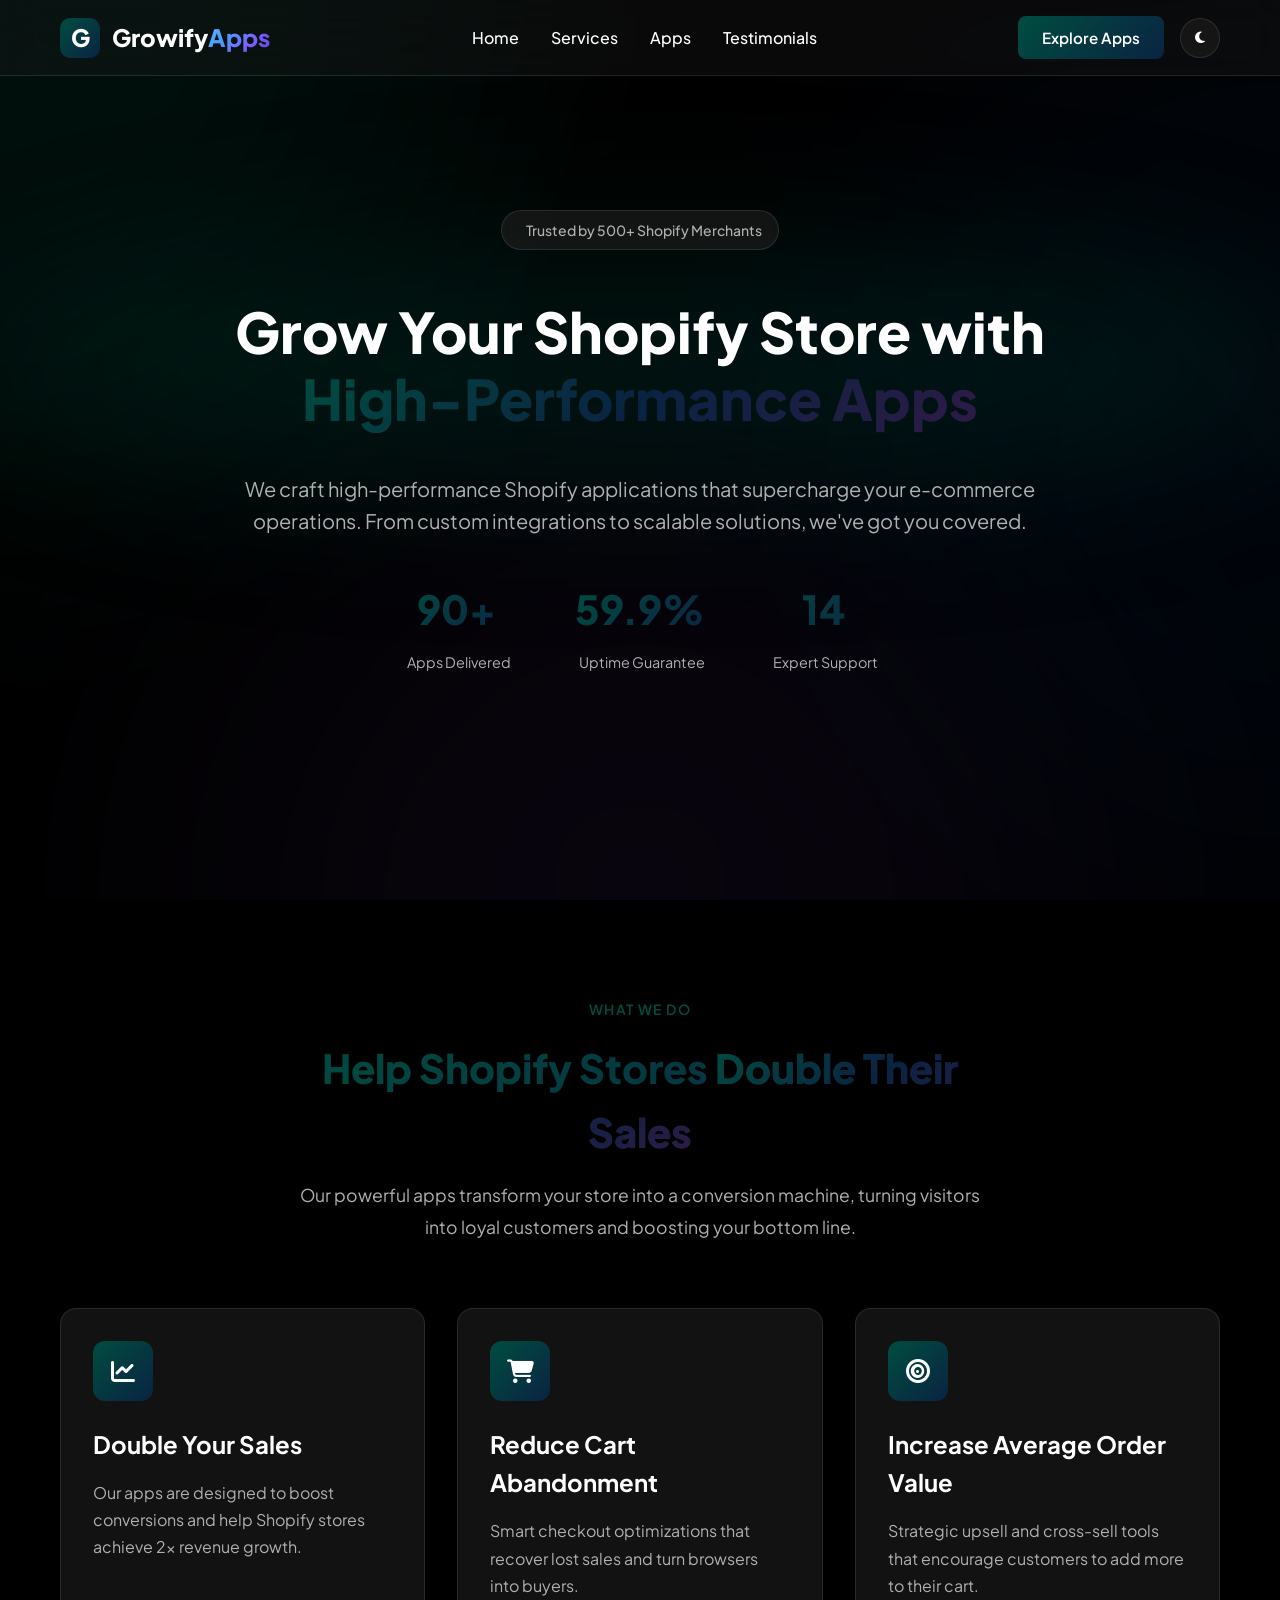
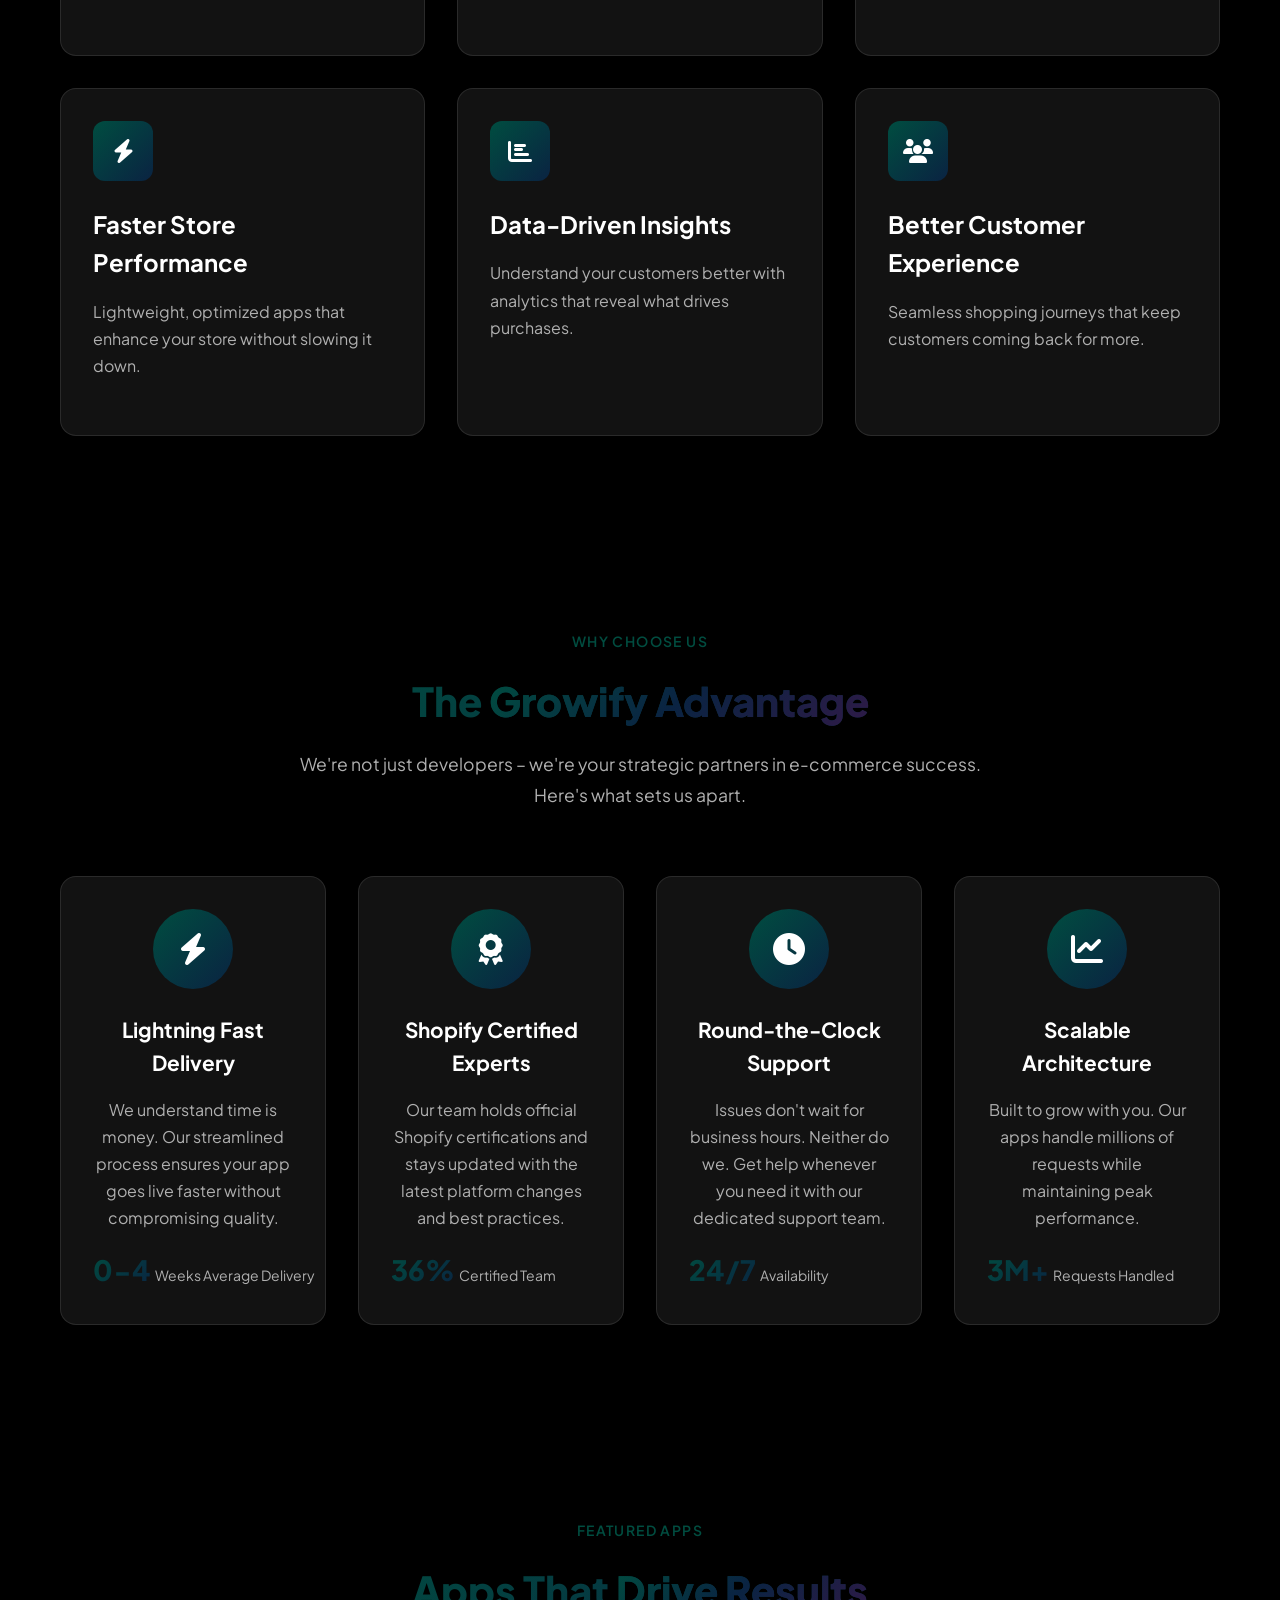
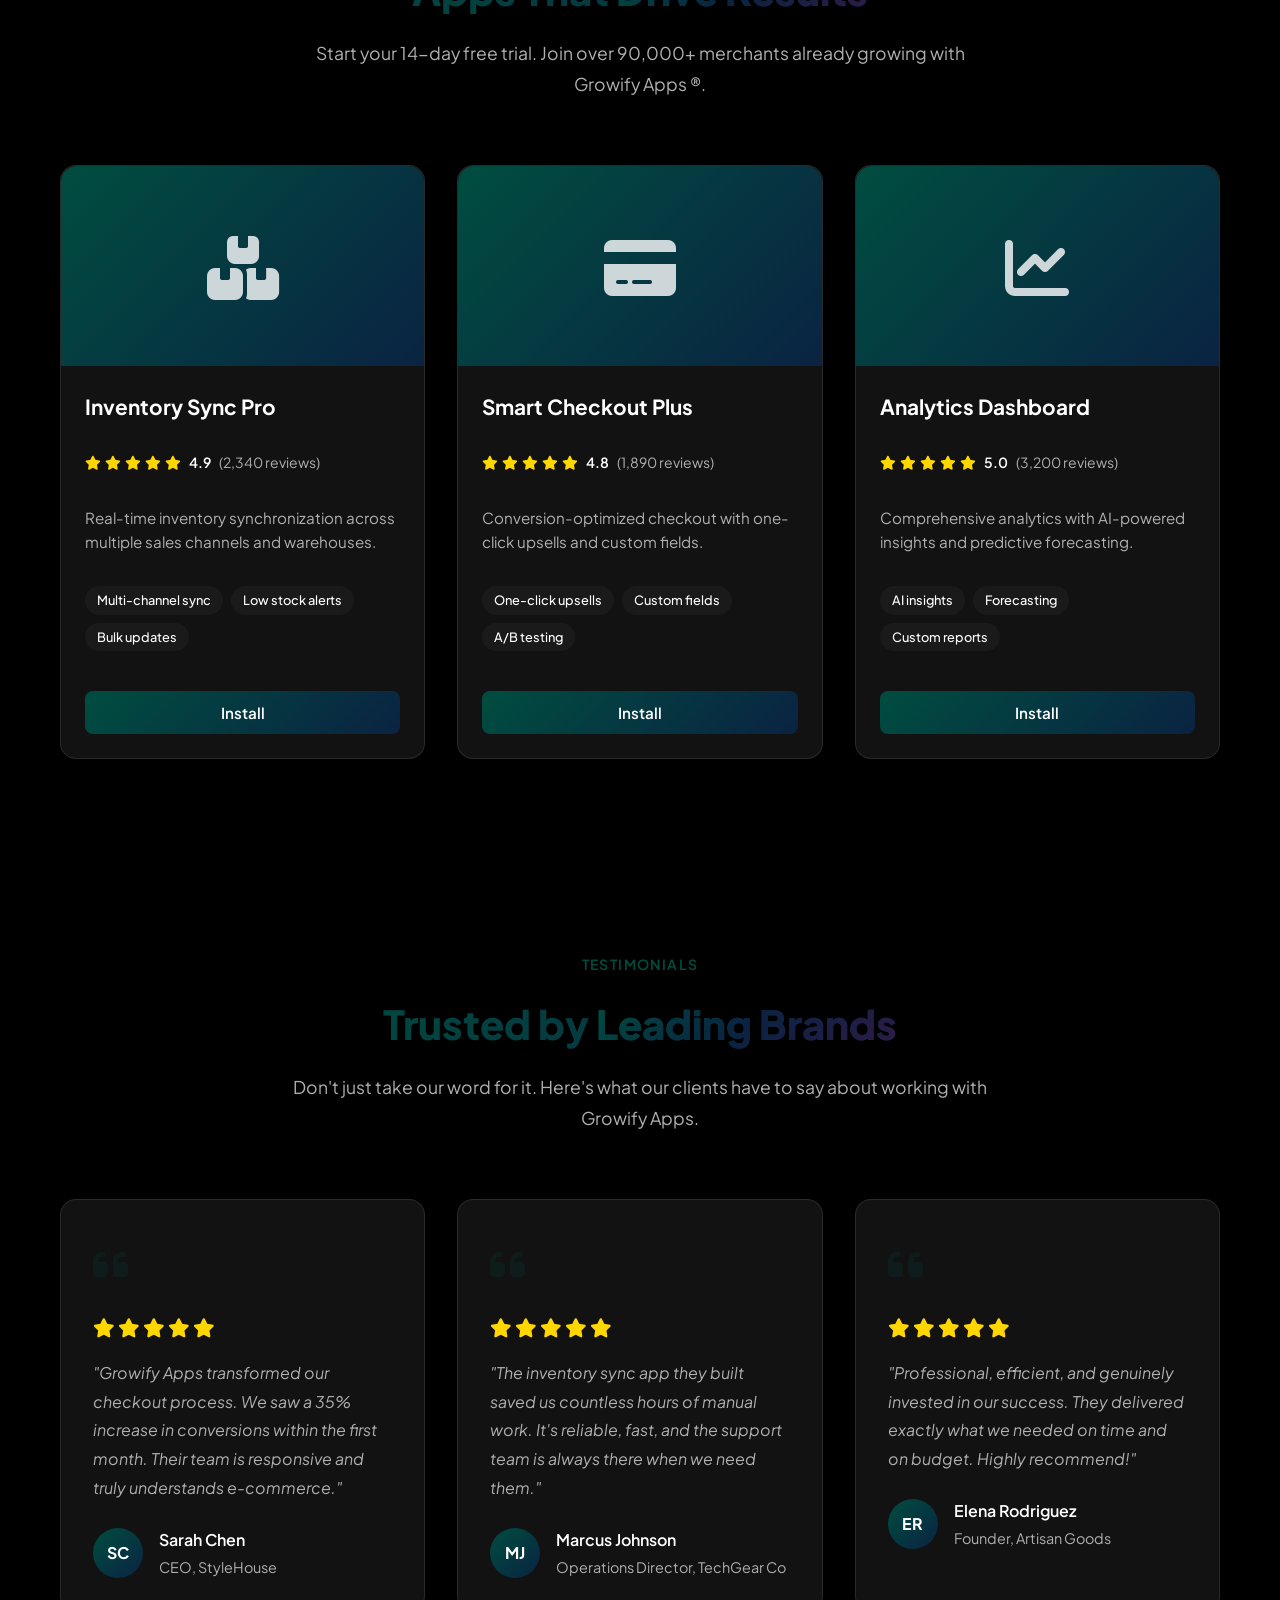
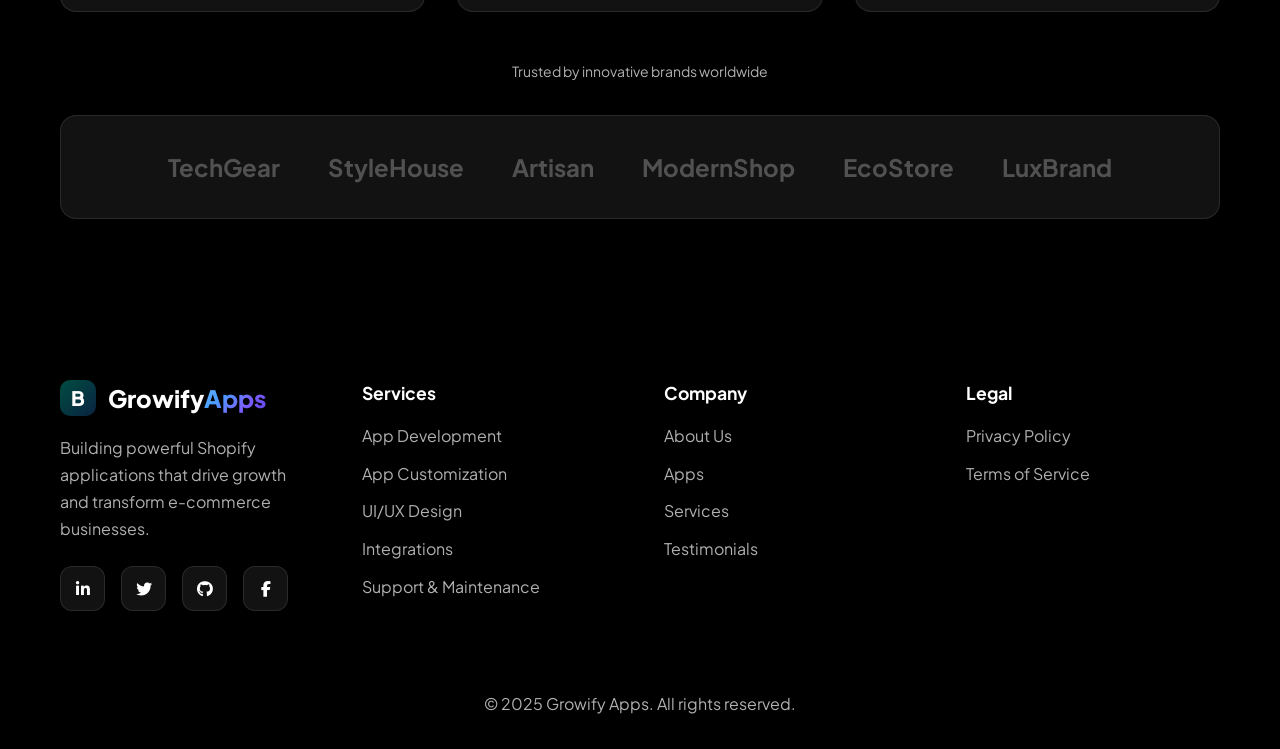
==== commit a0e80da8: "Add files via upload" ====
--- a/index.html
+++ b/index.html
@@ -3,7 +3,7 @@
 <head>
     <meta charset="UTF-8">
     <meta name="viewport" content="width=device-width, initial-scale=1.0">
-    <title>Boostly Apps - Boost Your Shopify Store with High-Performance Apps</title>
+    <title>Growify Apps - Grow Your Shopify Store with High-Performance Apps</title>
     <link rel="icon" type="image/svg+xml" href="data:image/svg+xml,%3Csvg xmlns='http://www.w3.org/2000/svg' viewBox='0 0 100 100'%3E%3Cdefs%3E%3ClinearGradient id='grad' x1='0%25' y1='0%25' x2='100%25' y2='100%25'%3E%3Cstop offset='0%25' style='stop-color:%234A9EFF;stop-opacity:1' /%3E%3Cstop offset='100%25' style='stop-color:%232E1A47;stop-opacity:1' /%3E%3C/linearGradient%3E%3C/defs%3E%3Crect width='100' height='100' rx='20' fill='url(%23grad)'/%3E%3Ctext x='50' y='70' font-family='Arial, sans-serif' font-size='60' font-weight='bold' fill='white' text-anchor='middle'%3EB%3C/text%3E%3C/svg%3E">
     <link rel="preconnect" href="https://fonts.googleapis.com">
     <link rel="preconnect" href="https://fonts.gstatic.com" crossorigin>
@@ -26,10 +26,10 @@
             <div class="nav-wrapper">
                 <div class="logo">
                     <div class="logo-icon">
-                        <span class="logo-letter">B</span>
+                        <span class="logo-letter">G</span>
                     </div>
                     <span class="logo-text">
-                        <span class="logo-text-boostly">Boostly</span><span class="logo-text-apps">Apps</span>
+                        <span class="logo-text-boostly">Growify</span><span class="logo-text-apps">Apps</span>
                     </span>
                 </div>
                 <ul class="nav-menu" id="navMenu">
@@ -69,7 +69,7 @@
                 </div>
                 <h1 class="hero-title">
                     <span class="hero-title-bg"></span>
-                    Boost Your Shopify Store with <span class="gradient-text">High-Performance Apps</span>
+                    Grow Your Shopify Store with <span class="gradient-text">High-Performance Apps</span>
                 </h1>
                 <p class="hero-subtitle">
                     We craft high-performance Shopify applications that supercharge your e-commerce operations. From custom integrations to scalable solutions, we've got you covered.
@@ -169,7 +169,7 @@
             <div class="section-header">
                 <span class="section-badge">Why Choose Us</span>
                 <h2 class="section-title">
-                    The <span class="gradient-text">Boostly Advantage</span>
+                    The <span class="gradient-text">Growify Advantage</span>
                 </h2>
                 <p class="section-description">
                     We're not just developers – we're your strategic partners in e-commerce success. Here's what sets us apart.
@@ -240,7 +240,7 @@
                     Apps That <span class="gradient-text">Drive Results</span>
                 </h2>
                 <p class="section-description">
-                    Start your 14-day free trial. Join over 90,000+ merchants already growing with Boostly Apps ®.
+                    Start your 14-day free trial. Join over 90,000+ merchants already growing with Growify Apps ®.
                 </p>
             </div>
             <div class="portfolio-grid">
@@ -347,7 +347,7 @@
                     Trusted by <span class="gradient-text">Leading Brands</span>
                 </h2>
                 <p class="section-description">
-                    Don't just take our word for it. Here's what our clients have to say about working with Boostly Apps.
+                    Don't just take our word for it. Here's what our clients have to say about working with Growify Apps.
                 </p>
             </div>
             <div class="testimonials-grid">
@@ -363,7 +363,7 @@
                         <i class="fas fa-star"></i>
                     </div>
                     <p class="testimonial-text">
-                        "Boostly Apps transformed our checkout process. We saw a 35% increase in conversions within the first month. Their team is responsive and truly understands e-commerce."
+                        "Growify Apps transformed our checkout process. We saw a 35% increase in conversions within the first month. Their team is responsive and truly understands e-commerce."
                     </p>
                     <div class="testimonial-author">
                         <div class="author-avatar">
@@ -449,7 +449,7 @@
                             <span class="logo-letter">B</span>
                         </div>
                         <h3 class="footer-title">
-                            <span class="logo-text-boostly">Boostly</span><span class="logo-text-apps">Apps</span>
+                            <span class="logo-text-boostly">Growify</span><span class="logo-text-apps">Apps</span>
                         </h3>
                     </div>
                     <p class="footer-description">
@@ -492,15 +492,13 @@
                 <div class="footer-section">
                     <h4 class="footer-heading">Legal</h4>
                     <ul class="footer-links">
-                        <li><a href="#">Privacy Policy</a></li>
-                        <li><a href="#">Terms of Service</a></li>
-                        <li><a href="#">Cookie Policy</a></li>
-                        <li><a href="#">Refund Policy</a></li>
+                        <li><a href="privacy-policy.html">Privacy Policy</a></li>
+                        <li><a href="terms-of-service.html">Terms of Service</a></li>
                     </ul>
                 </div>
             </div>
             <div class="footer-bottom">
-                <p>&copy; 2025 Boostly Apps. All rights reserved.</p>
+                <p>&copy; 2025 Growify Apps. All rights reserved.</p>
             </div>
         </div>
     </footer>
--- a/styles.css
+++ b/styles.css
@@ -1917,3 +1917,64 @@
     }
 }
 
+/* ============================================
+   Legal Pages (Privacy Policy / Terms)
+   ============================================ */
+.legal-page {
+    position: relative;
+    z-index: 1;
+    padding: 120px 0 80px; /* space for fixed navbar */
+}
+
+.legal-header {
+    margin-bottom: 28px;
+}
+
+.legal-card {
+    background: var(--card-bg);
+    border: 1px solid var(--border-color);
+    border-radius: 20px;
+    padding: 28px;
+    box-shadow: 0 20px 50px var(--shadow);
+    backdrop-filter: blur(16px);
+}
+
+.legal-card h2 {
+    margin-top: 22px;
+    margin-bottom: 10px;
+    font-size: 1.15rem;
+    color: var(--text-primary);
+}
+
+.legal-card p {
+    color: var(--text-secondary);
+    margin: 10px 0;
+}
+
+.legal-card ul {
+    margin: 10px 0 10px 18px;
+    color: var(--text-secondary);
+}
+
+.legal-card li {
+    margin: 6px 0;
+}
+
+.legal-card a {
+    color: #4A9EFF;
+    text-decoration: none;
+}
+
+.legal-card a:hover {
+    text-decoration: underline;
+}
+
+@media (max-width: 768px) {
+    .legal-page {
+        padding: 110px 0 60px;
+    }
+    .legal-card {
+        padding: 20px;
+        border-radius: 16px;
+    }
+}
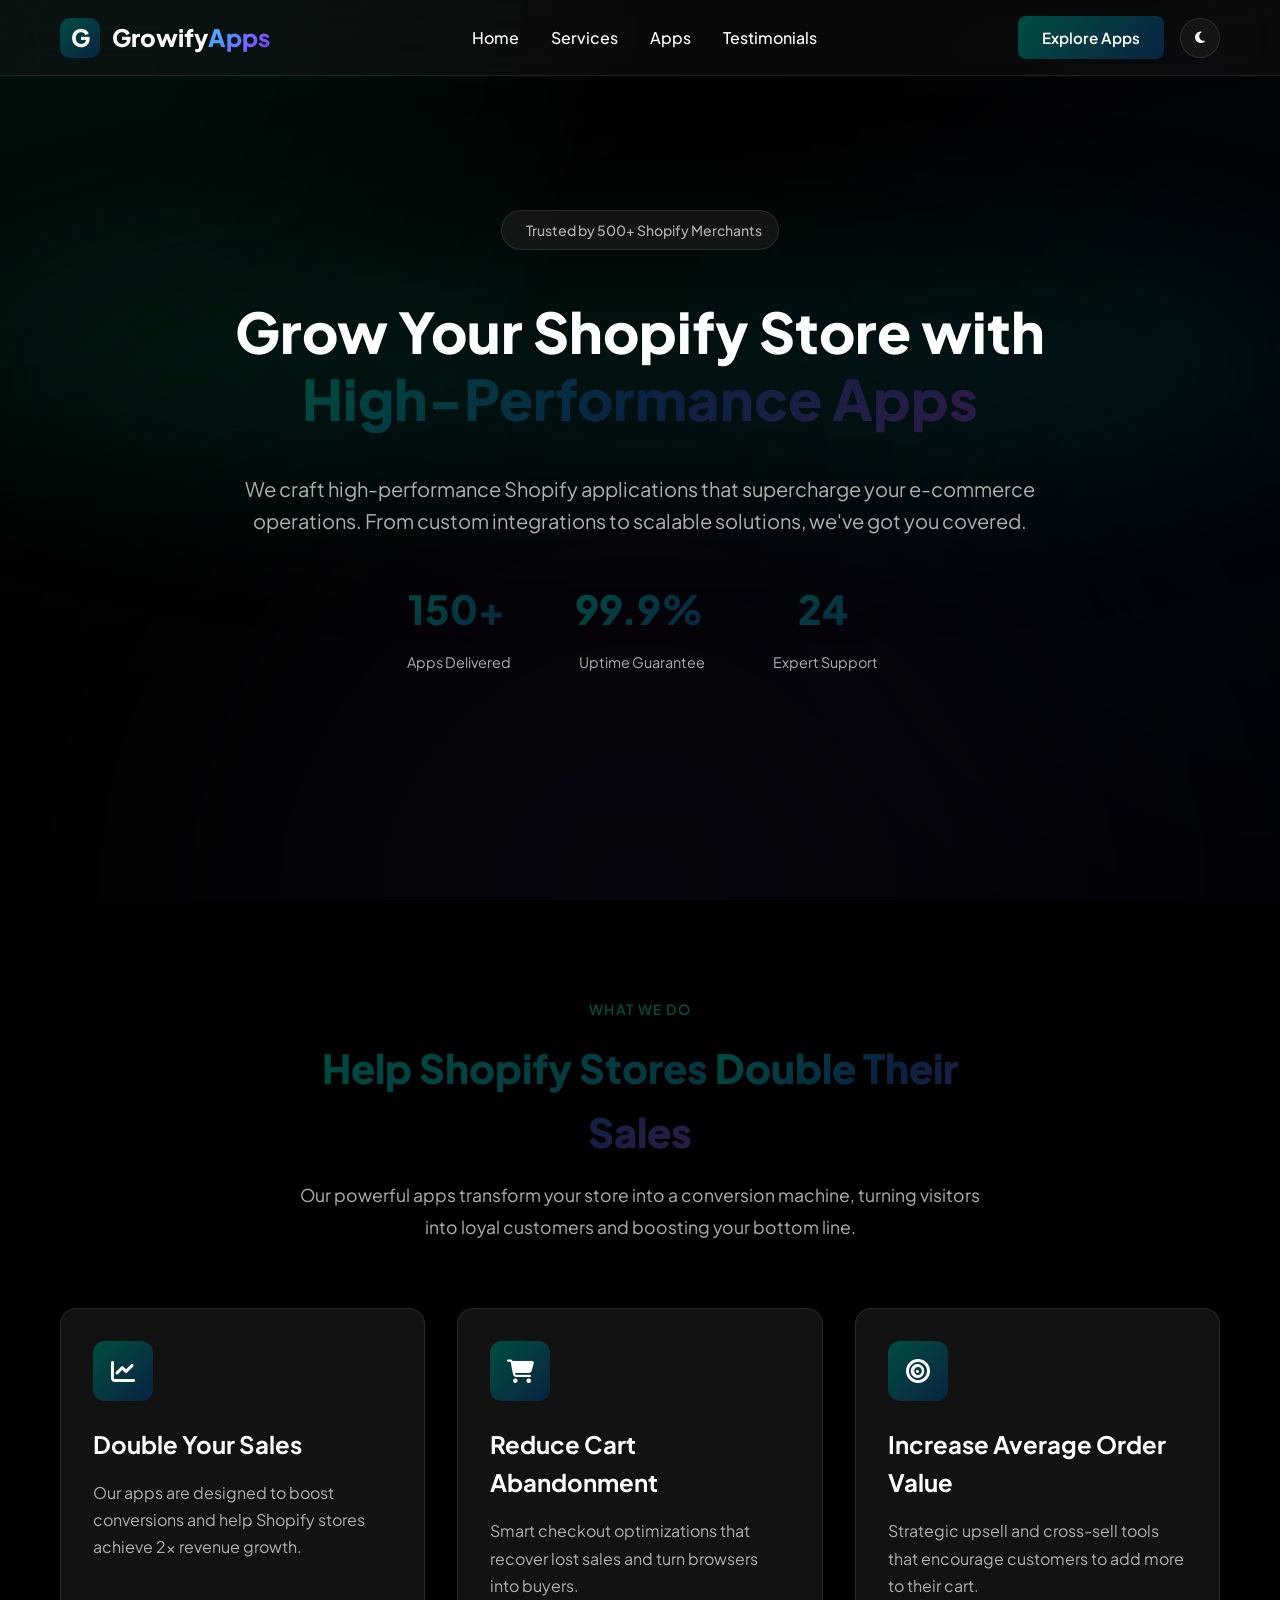
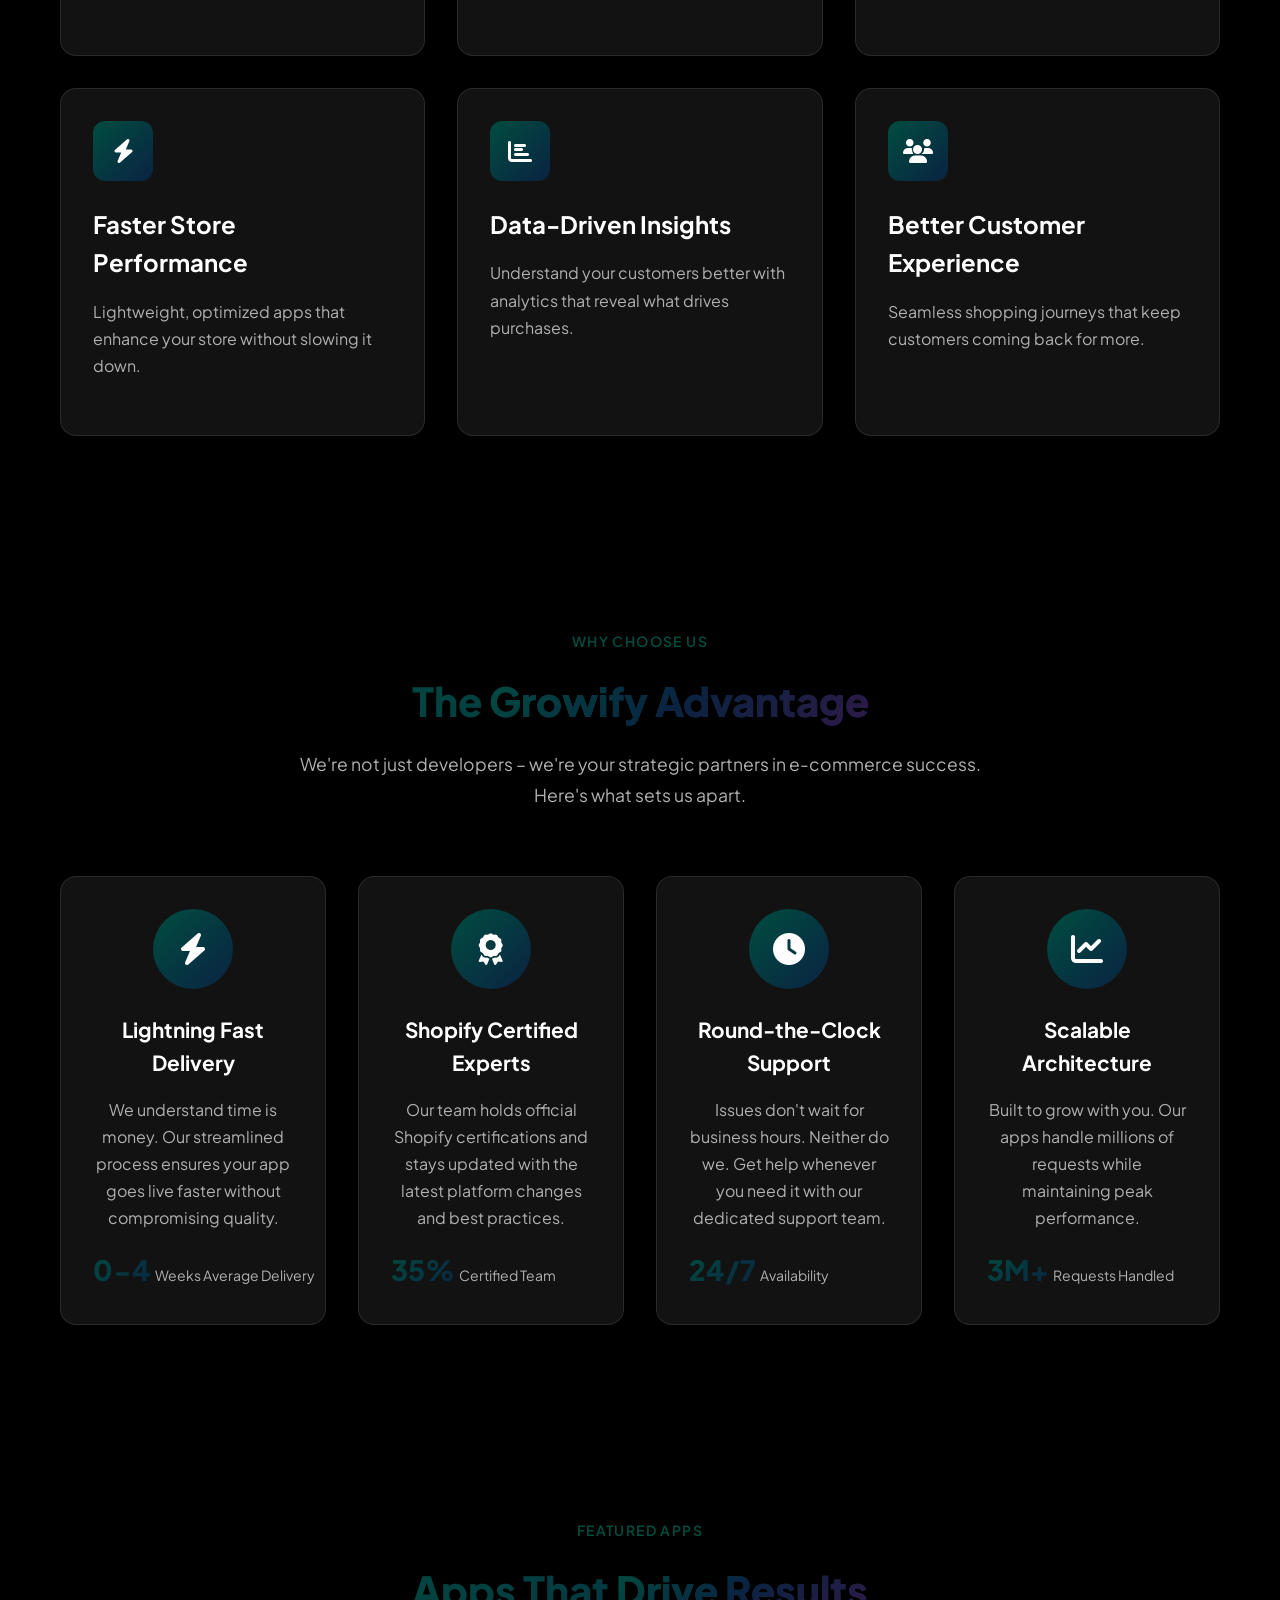
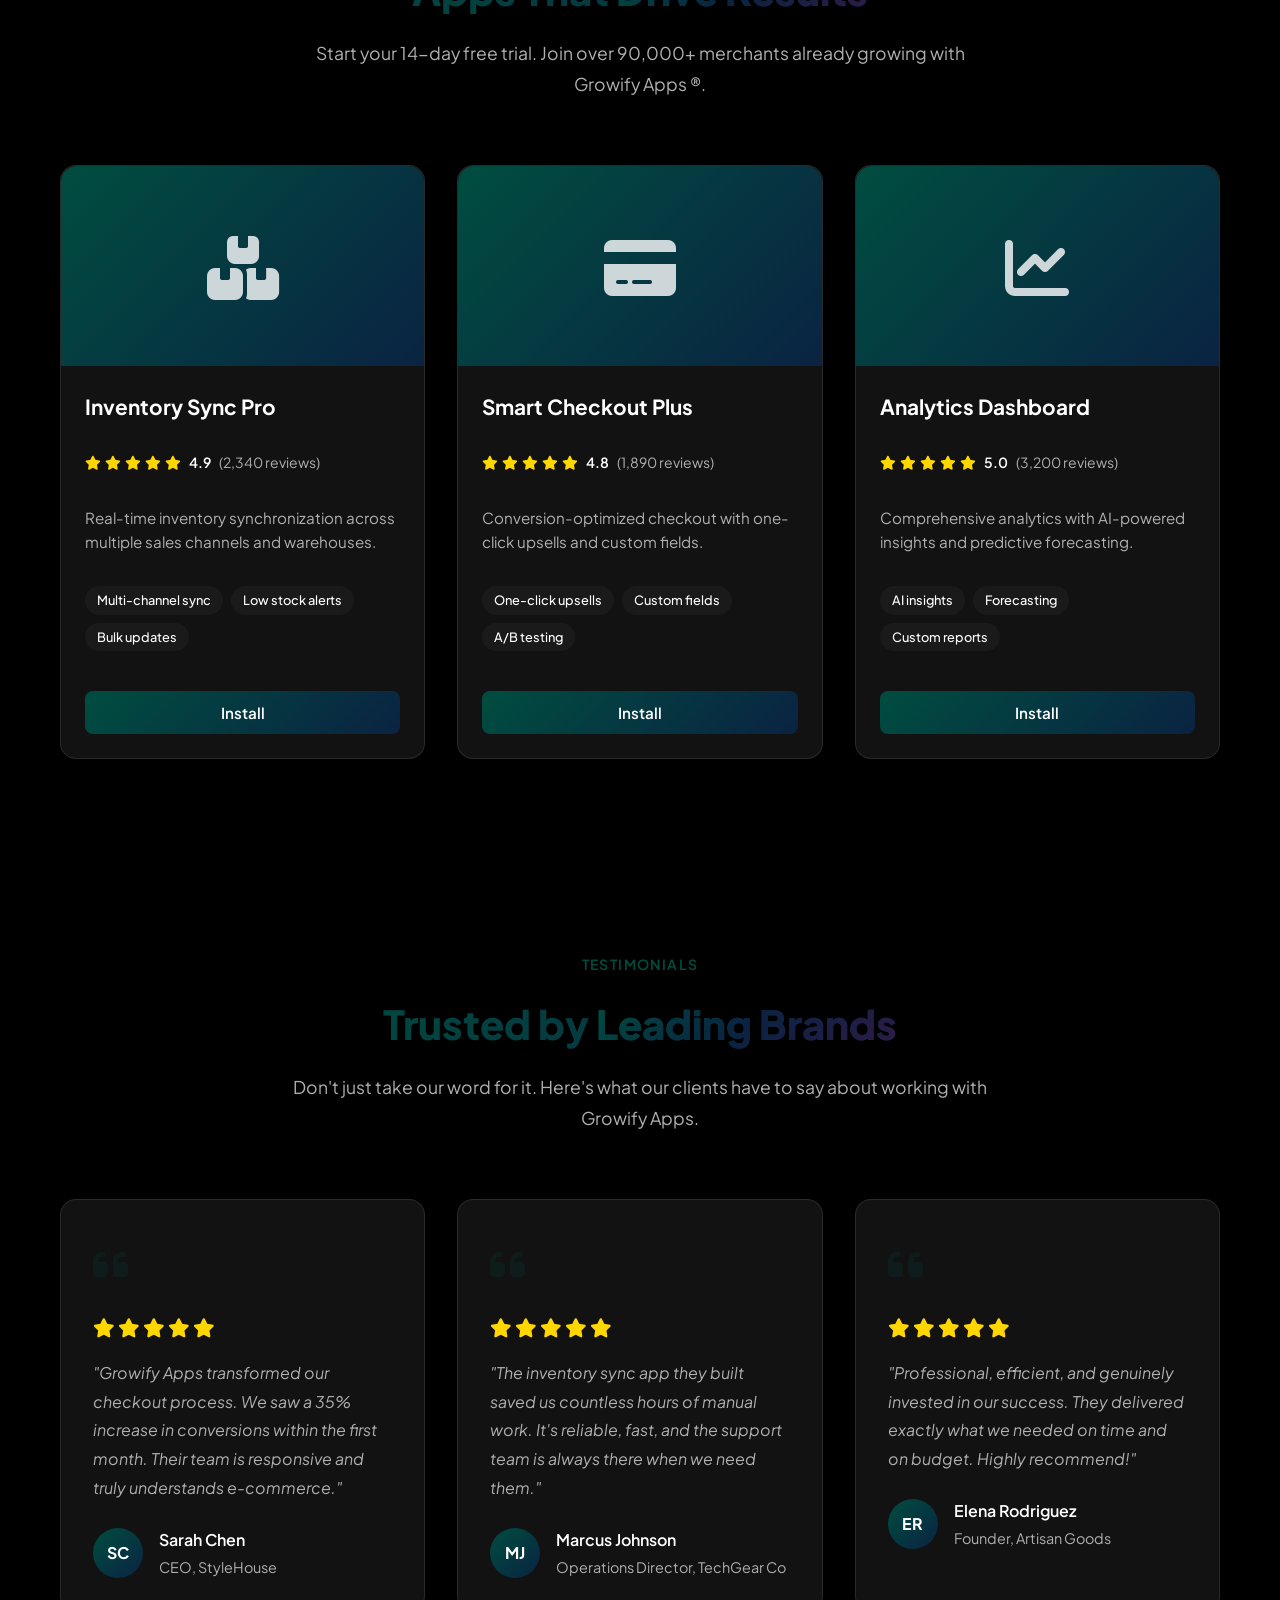
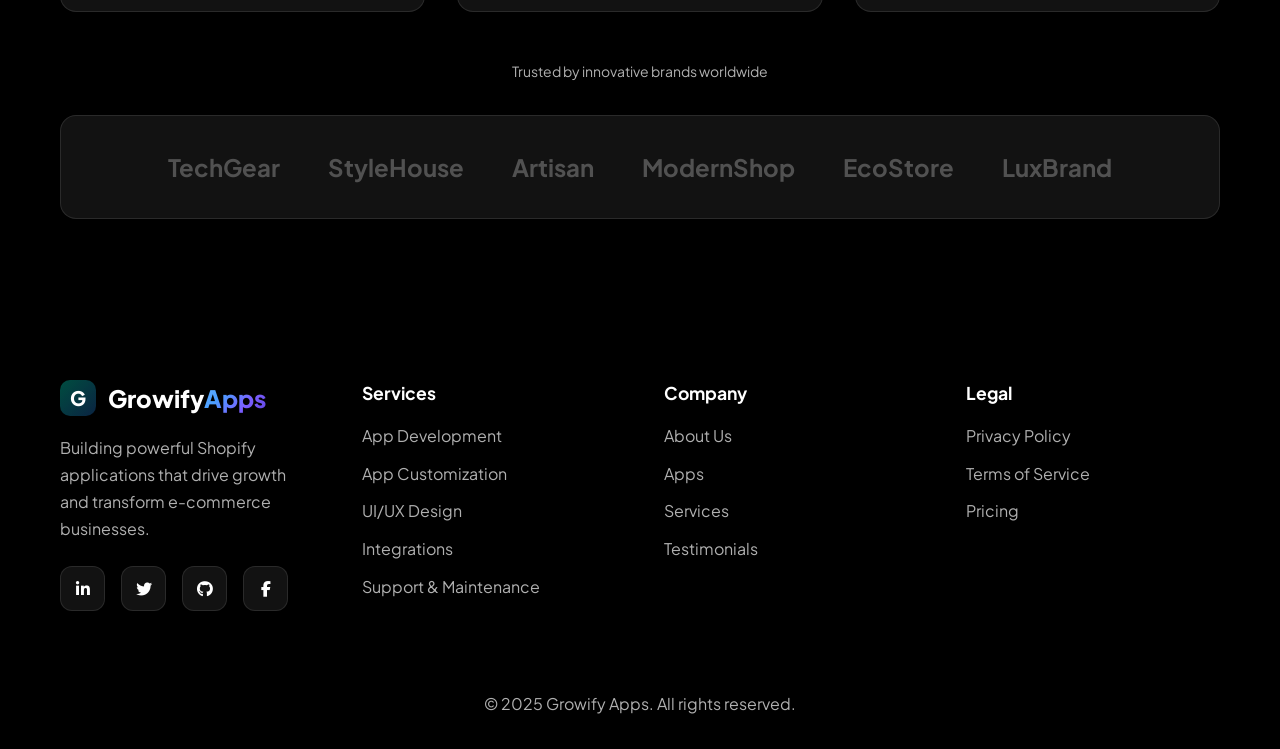
==== commit e74d113c: "Update logo letter and add pricing link in footer" ====
--- a/index.html
+++ b/index.html
@@ -446,7 +446,7 @@
                 <div class="footer-section">
                     <div class="footer-logo">
                         <div class="logo-icon">
-                            <span class="logo-letter">B</span>
+                            <span class="logo-letter">G</span>
                         </div>
                         <h3 class="footer-title">
                             <span class="logo-text-boostly">Growify</span><span class="logo-text-apps">Apps</span>
@@ -494,6 +494,7 @@
                     <ul class="footer-links">
                         <li><a href="privacy-policy.html">Privacy Policy</a></li>
                         <li><a href="terms-of-service.html">Terms of Service</a></li>
+                        <li><a href="pricing.html">Pricing</a></li>
                     </ul>
                 </div>
             </div>
--- a/styles.css
+++ b/styles.css
@@ -1977,4 +1977,61 @@
         padding: 20px;
         border-radius: 16px;
     }
-}+}
+
+
+.pricing-section {
+  padding: 80px 0;
+  background: #f9fafb;
+}
+
+.pricing-grid {
+  display: flex;
+  gap: 40px;
+  justify-content: center;
+  flex-wrap: wrap;
+}
+
+.pricing-card {
+  background: white;
+  padding: 40px;
+  border-radius: 12px;
+  width: 320px;
+  box-shadow: 0 10px 30px rgba(0,0,0,0.05);
+  text-align: center;
+}
+
+.pricing-card h2 {
+  margin-bottom: 10px;
+}
+
+.price {
+  font-size: 40px;
+  font-weight: bold;
+  margin: 20px 0 5px;
+}
+
+.billing {
+  color: #666;
+  margin-bottom: 10px;
+}
+
+.trial {
+  color: #22c55e;
+  font-weight: 600;
+  margin-bottom: 20px;
+}
+
+.pricing-card ul {
+  list-style: none;
+  padding: 0;
+  margin-top: 20px;
+}
+
+.pricing-card ul li {
+  margin-bottom: 10px;
+}
+
+.pricing-card.featured {
+  border: 2px solid #22c55e;
+}
